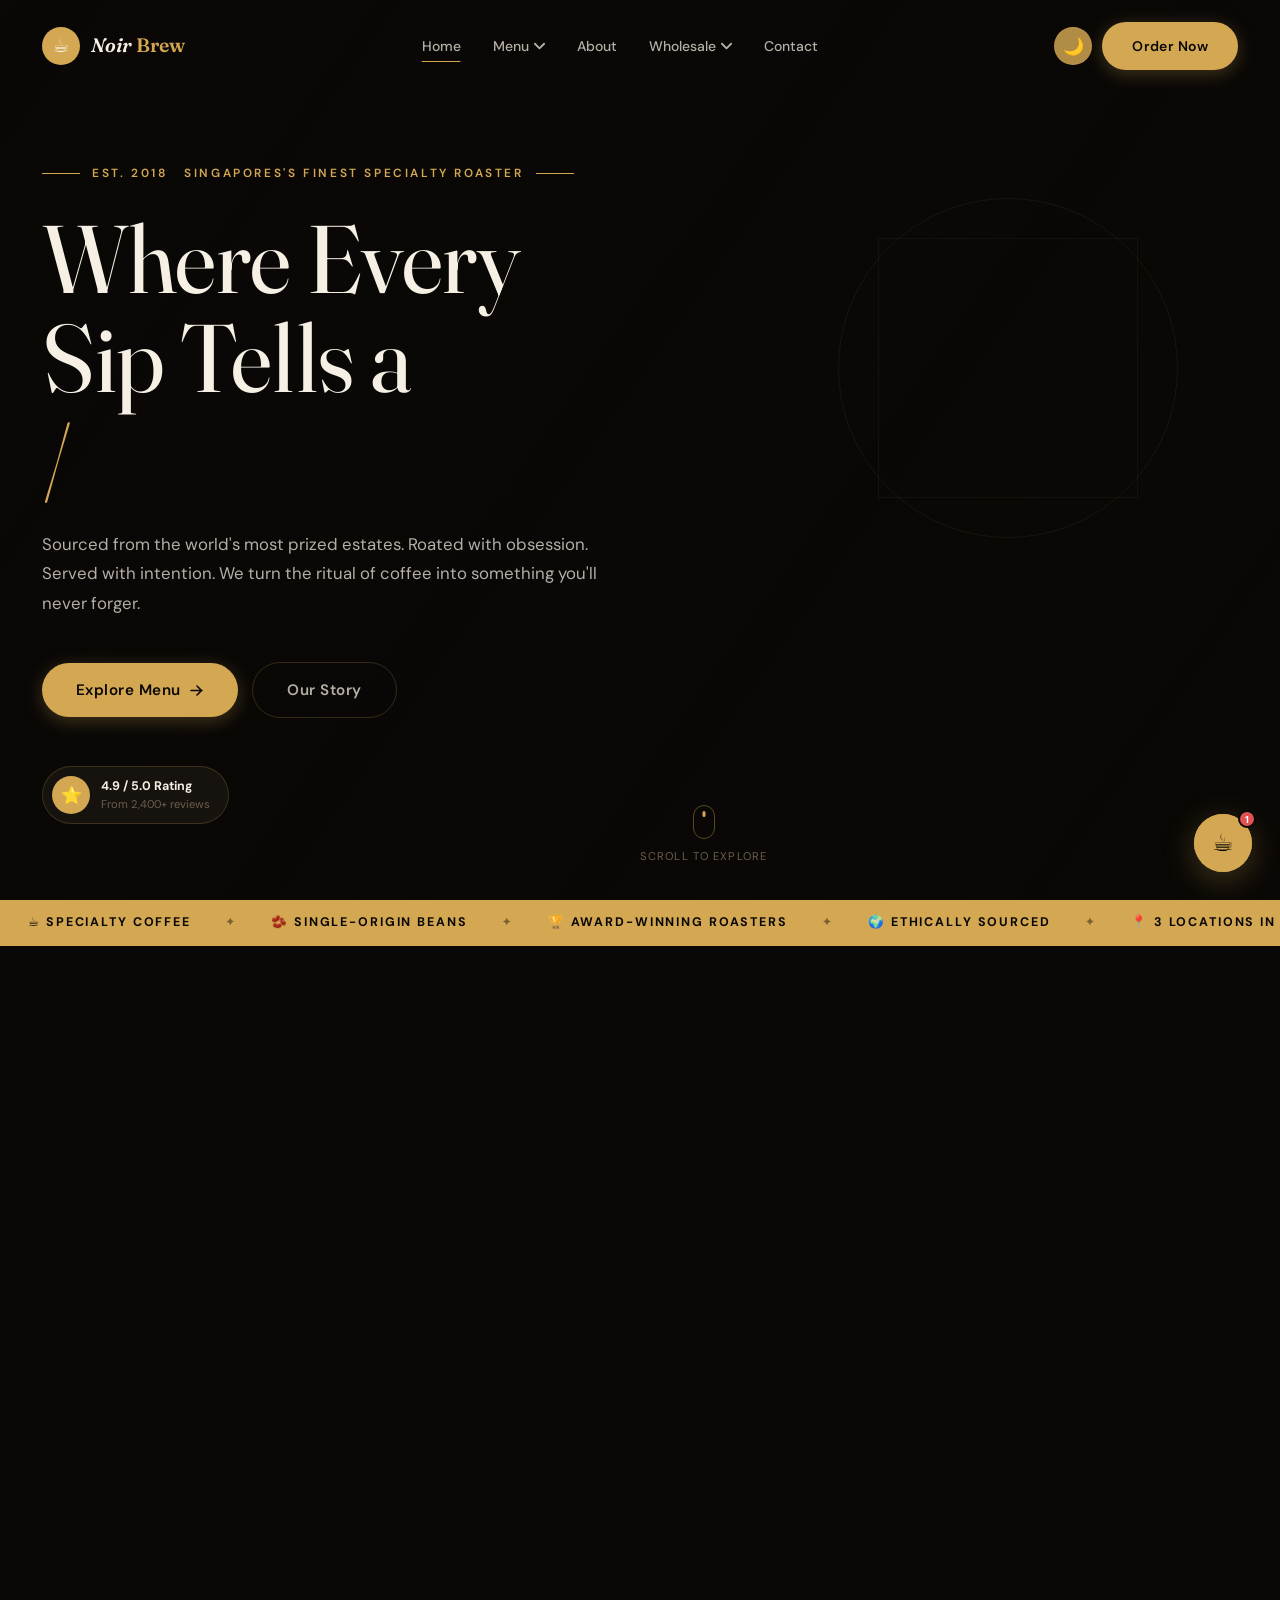
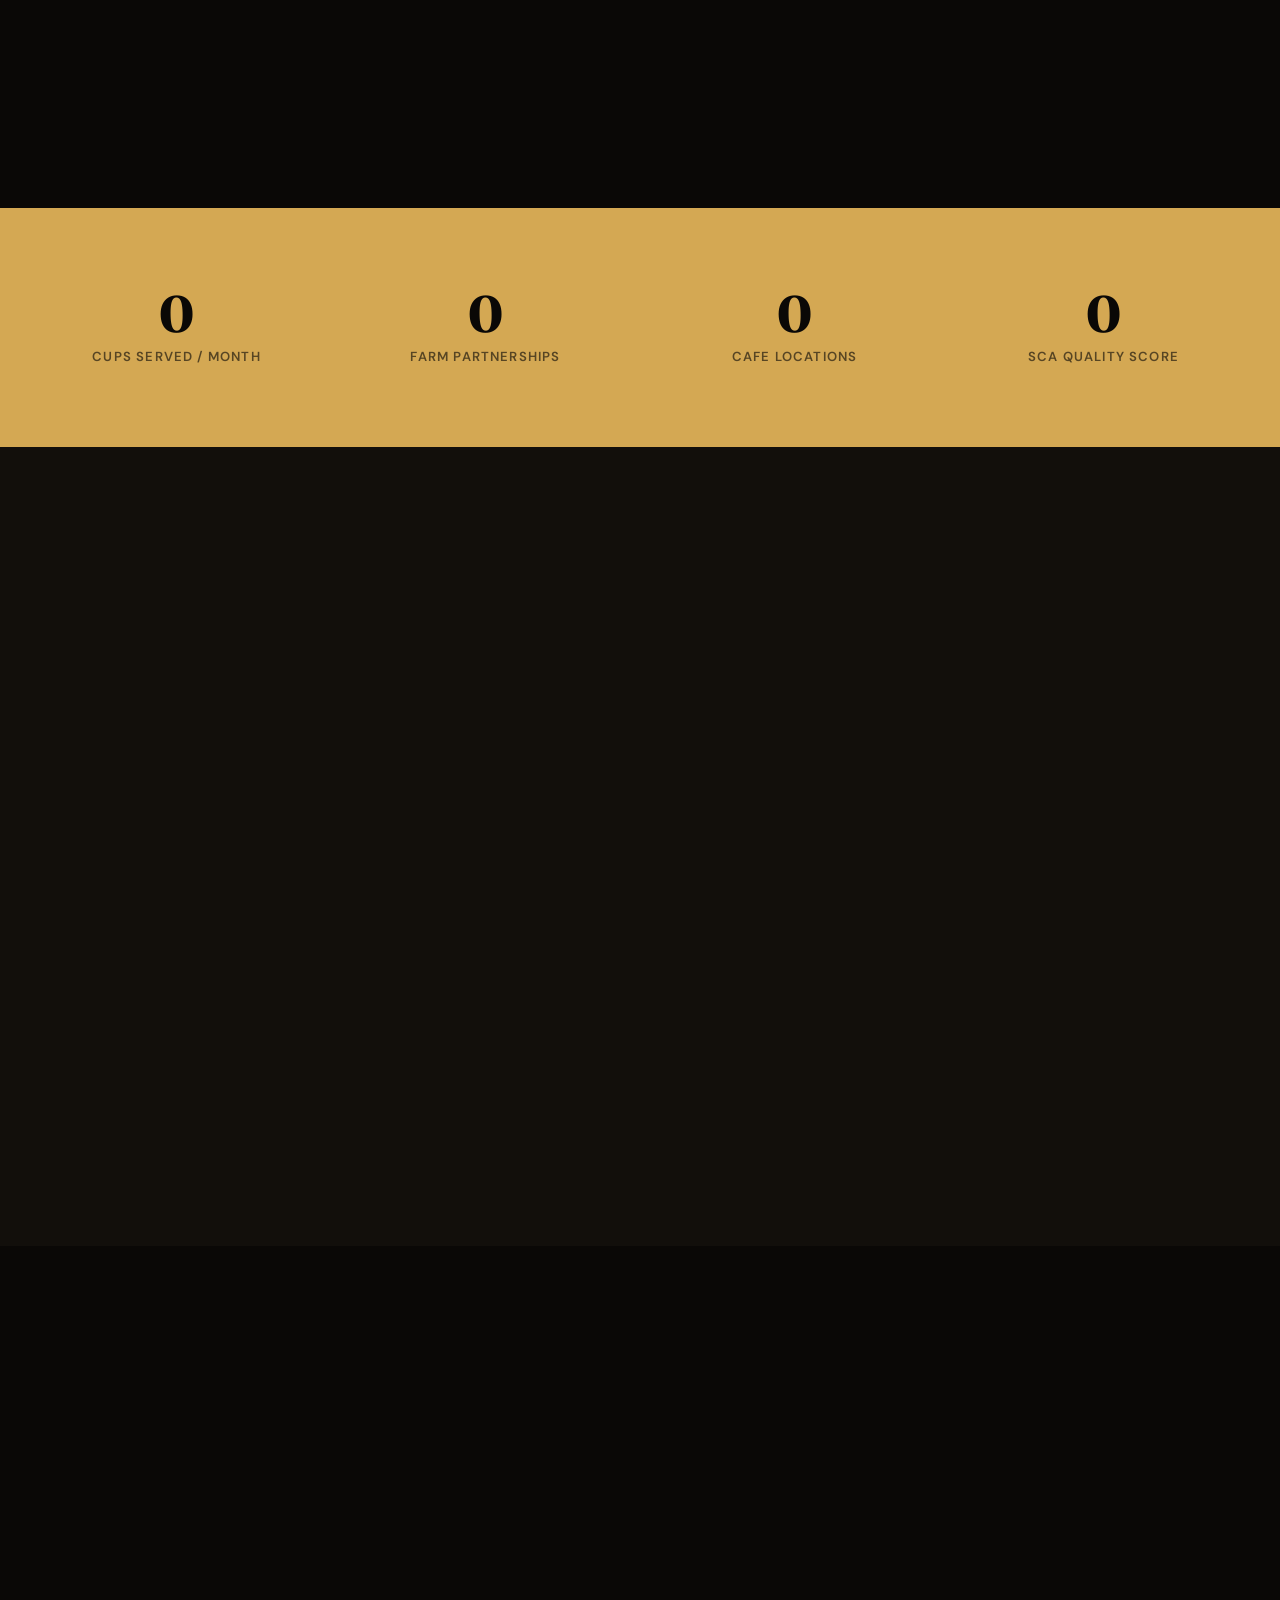
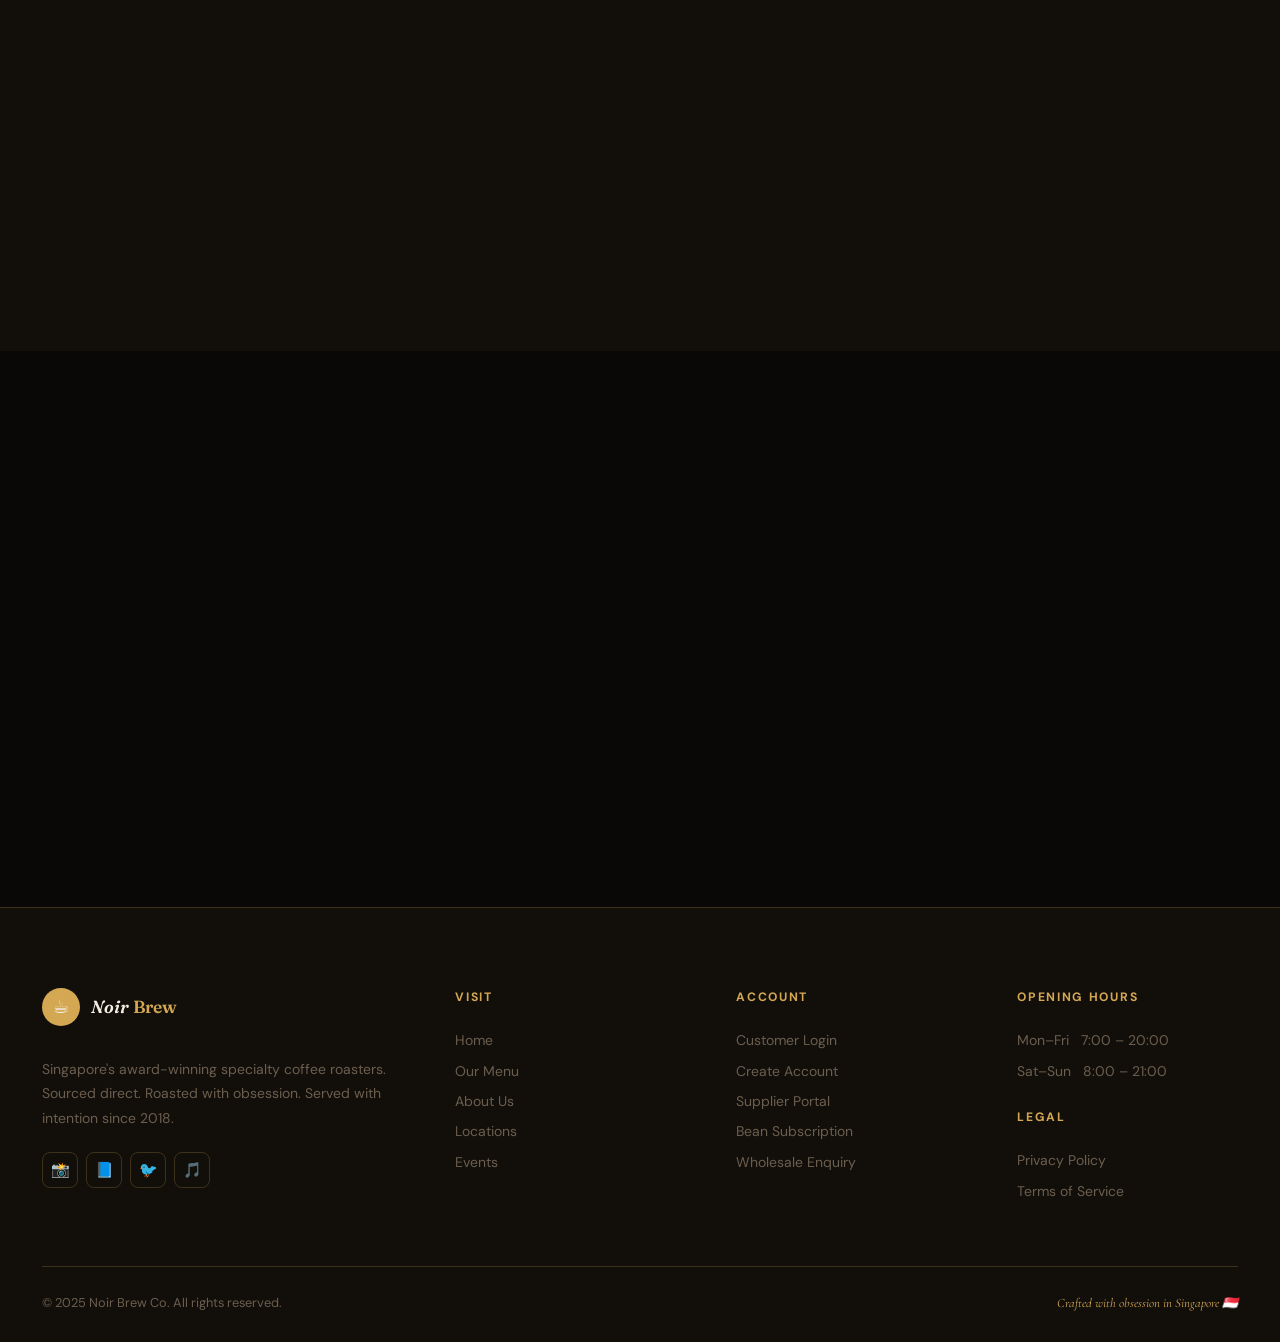
==== index.html @ 742d0bd2 "Counting stats 🚑" ====
<!doctype html>
<html lang="en">
  <head>
    <meta charset="UTF-8" />
    <meta name="viewport" content="width=device-width, initial-scale=1.0" />
    <title>Noir Brew Coffee</title>
    <link
      rel="icon"
      href="data:image/svg+xml,<svg xmlns='http://www.w3.org/2000/svg' viewBox='0 0 32 32'><text y='26' font-size='28'>☕</text></svg>"
    />
    <link rel="stylesheet" href="./css/style.css" />
  </head>
  <body>
    <!-- PAGE LOADER -->
    <div class="pageLoader" id="pageLoader">
      <div class="loader__cup">
        <svg viewBox="0 0 64 64" xmlns="http://www.w3.org/2000/svg">
          <!-- Steam lines -->
          <path
            d="M20 18 Q22 10 20 4"
            stroke="#d4a853"
            stroke-width="2"
            fill="none"
            stroke-linecap="round"
            style="animation: steamRise 1.4s ease-in-out infinite"
          />
          <path
            d="M32 16 Q34 8 32 2"
            stroke="#d4a853"
            stroke-width="2"
            fill="none"
            stroke-linecap="round"
            style="animation: steamRise 1.4s ease-in-out 0.25s infinite"
          />
          <path
            d="M44 18 Q46 10 44 4"
            stroke="#d4a853"
            stroke-width="2"
            fill="none"
            stroke-linecap="round"
            style="animation: steamRise 1.4s ease-in-out 0.5s infinite"
          />
          <!-- Cup body -->
          <path
            d="M12 24 L16 58 Q16 60 18 60 L46 60 Q48 60 48 58 L52 24 Z"
            fill="#1a1511"
            stroke="#d4a853"
            stroke-width="1.5"
          />
          <!-- Handle -->
          <path
            d="M52 34 Q62 34 62 44 Q62 54 52 54"
            stroke="#d4a853"
            stroke-width="2"
            fill="none"
            stroke-linecap="round"
          />
          <!-- Liquid surface -->
          <ellipse
            cx="32"
            cy="26"
            rx="20"
            ry="4"
            fill="#d4a853"
            opacity="0.85"
          />
        </svg>
      </div>

      <div class="loader__logo">Noir Brew Co.</div>
      <div class="loader__track">
        <div class="loader__bar" id="loaderBar"></div>
      </div>
    </div>

    <!-- THEME CHANGER -->
    <div id="themeCurtain"></div>

    <!-- NAVBAR -->
    <nav class="navbar" id="navbar">
      <div class="container navbar__inner">
        <!-- LOGO -->
        <a href="index.html" class="logo">
          <div class="logo__cup">☕</div>
          <div class="logo__text">Noir <em>Brew</em></div>
        </a>

        <!-- DESKTOP NAV LINKS -->
        <ul class="navbar__links">
          <!-- HOME LINK -->
          <li>
            <a href="index.html" class="nav-link active">Home</a>
          </li>

          <!-- MENU WITH DROPDOWN -->
          <li class="has-dropdown">
            <a class="nav-link dropdown-toggle" tabindex="0">
              Menu
              <svg class="chevron" viewBox="0 0 12 8">
                <path d="M1 1l5 5 5-5" />
              </svg>
            </a>
            <div class="dropdown-menu">
              <a href="menu.html" class="dropdown-item">
                <span class="dropdown-icon">☕</span>
                <div>
                  <div class="dropdown-label">Hot Drinks</div>
                  <div class="dropdown-sub">
                    Espresso, lattes, cappuccinos & more
                  </div>
                </div>
              </a>
              <a href="menu.html#cold" class="dropdown-item">
                <span class="dropdown-icon">🧊</span>
                <div>
                  <div class="dropdown-label">Cold Brews</div>
                  <div class="dropdown-sub">
                    Nitro cold brew, iced specialties
                  </div>
                </div>
              </a>
              <a href="menu.html#food" class="dropdown-item">
                <span class="dropdown-icon">🥐</span>
                <div>
                  <div class="dropdown-label">Food & Pastries</div>
                  <div class="dropdown-sub">House-made bakes, light bites</div>
                </div>
              </a>
              <a href="menu.html#beans" class="dropdown-item">
                <span class="dropdown-icon">🫘</span>
                <div>
                  <div class="dropdown-label">Whole Beans</div>
                  <div class="dropdown-sub">Single-origin & blended bags</div>
                </div>
              </a>
            </div>
          </li>

          <!-- ABOUT -->
          <li>
            <a href="about.html" class="nav-link">About</a>
          </li>

          <!-- SUPPLIERS DROPDOWN -->
          <li class="has-dropdown">
            <a class="nav-link dropdown-toggle" tabindex="0">
              Wholesale
              <svg class="chevron" viewBox="0 0 12 8">
                <path d="M1 1l5 5 5-5" />
              </svg>
            </a>
            <div class="dropdown-menu">
              <a href="login-supplier.html" class="dropdown-item">
                <span class="dropdown-icon">🤝</span>
                <div>
                  <div class="dropdown-label">Become a supplier</div>
                  <div class="dropdown-sub">Partner with Noir Brew Co.</div>
                </div>
              </a>
              <a href="login-supplier.html" class="dropdown-item">
                <span class="dropdown-icon">📦</span>
                <div>
                  <div class="dropdown-label">Supplier Portal</div>
                  <div class="dropdown-sub">Manage orders & invoices</div>
                </div>
              </a>
            </div>
          </li>

          <!-- CONTACT -->
          <li>
            <a href="contact.html" class="nav-link">Contact</a>
          </li>
        </ul>

        <!-- ACTIONS -->
        <div class="navbar__actions">
          <!-- THEME SWITCHER -->
          <button
            class="theme-btn"
            id="themeBtn"
            title="Toggle theme"
            aria-label="Toggle light/dark mode"
          >
            🌙
          </button>
          <a
            href="login-supplier.html"
            class="btn btn-outline"
            style="display: none"
            id="navLoginBtn"
            >Sign In</a
          >
          <a href="login-customer.html" class="btn btn-primary">Order Now</a>

          <!-- HAMBURGER -->
          <button
            class="hamburger"
            id="hamburger"
            aria-label="Open menu"
            aria-expanded="false"
          >
            <span></span><span></span><span></span>
          </button>
        </div>
      </div>
    </nav>

    <!-- MOBILE OVERLAY -->
    <div class="mob-overlay" id="mobOverlay"></div>

    <!-- MOBILE MENU -->
    <div class="mob-menu" id="mobMenu" aria-hidden="true">
      <ul class="mob-menu__links">
        <li><a href="index.html" class="mob-link active">🏠 &nbsp; Home</a></li>
        <li><a href="menu.html" class="mob-link">☕ &nbsp; Menu</a></li>
        <li><a href="about.html" class="mob-link">🫘 &nbsp; About Us</a></li>
        <li><a href="contact.html" class="mob-link">📍 &nbsp; Contact</a></li>
        <li>
          <a href="login-customer.html" class="mob-link"
            >👤 &nbsp; Customer Login</a
          >
        </li>
        <li>
          <a href="login-supplier.html" class="mob-link"
            >📦 &nbsp; Supplier Portal</a
          >
        </li>
      </ul>
      <div class="mob-menu__divider"></div>
      <div class="mob-menu__actions">
        <a
          href="login-supplier.html"
          class="btn btn-outline"
          style="justify-content: center"
          >Sign In</a
        >
        <a
          href="login-customer.html"
          class="btn btn-primary"
          style="justify-content: center"
          >Order Now</a
        >
      </div>
    </div>

    <!-- HERO -->
    <section class="hero" id="hero">
      <!-- PARALLAX BG -->
      <div class="hero__bg" id="heroBg"></div>
      <div class="hero__grad"></div>

      <!-- PARALLAX CANVAS -->
      <canvas class="hero__canvas" id="heroCanvas"></canvas>

      <!-- DECORATIVE RING -->
      <div
        style="
          position: absolute;
          top: 22%;
          right: 8%;
          width: 340px;
          height: 340px;
          border: 1px solid rgba(212, 168, 83, 0.08);
          border-radius: 50%;
          pointer-events: none;
          z-index: 1;
          animation: rotateSlow 22s linear infinite;
        "
      ></div>
      <div
        style="
          position: absolute;
          top: 22%;
          right: 8%;
          width: 260px;
          height: 260px;
          top: calc(22% + 40px);
          right: calc(8% + 40px);
          border: 1px solid rgba(212, 168, 83, 0.05);
          pointer-events: none;
          z-index: 1;
          animation: rotateSlow 15s linear infinite reverse;
        "
      ></div>

      <div class="container hero__content">
        <div class="hero__tag">
          <span></span>
          Est. 2018 &nbsp; Singapores's finest specialty roaster
          <span></span>
        </div>

        <h1 class="hero__title">
          Where Every<br />
          Sip Tells a<br />
          <em id="typedText"></em>
        </h1>

        <p class="hero__sub">
          Sourced from the world's most prized estates. Roated with obsession.
          Served with intention. We turn the ritual of coffee into something
          you'll never forger.
        </p>

        <div class="hero__actions">
          <a
            href="menu.html"
            class="btn btn-primary"
            style="font-size: 0.95rem; padding: 15px 34px"
          >
            Explore Menu
            <svg width="15" height="15" viewBox="0 0 15 15" fill="none">
              <path
                d="M2 7.5h11M8 3l4.5 4.5L8 12"
                stroke="currentColor"
                stroke-width="1.6"
                stroke-linecap="round"
                stroke-linejoin="round"
              />
            </svg>
          </a>
          <a
            href="about.html"
            class="btn btn-ghost"
            style="font-size: 0.95rem; padding: 15px 34px"
          >
            Our Story
          </a>
        </div>

        <!-- FLOATING BADGES -->
        <div
          style="
            display: inline-flex;
            align-items: center;
            gap: 11px;
            background: rgba(26, 21, 17, 0.82);
            backdrop-filter: blur(14px);
            border: 1px solid rgba(212, 168, 83, 0.2);
            border-radius: var(--r-full);
            padding: 9px 18px 9px 9px;
            margin-top: 48px;
            animation:
              fadeUp 0.9s var(--ease-out) 1.1s both,
              float 4s ease-in-out 2s infinite;
          "
        >
          <div
            style="
              width: 38px;
              height: 38px;
              background: var(--c-gold);
              border-radius: 50%;
              display: flex;
              align-items: center;
              justify-content: center;
              font-size: 17px;
            "
          >
            ⭐
          </div>
          <div>
            <div
              style="
                font-size: 0.78rem;
                font-weight: 700;
                color: var(--c-cream);
              "
            >
              4.9 / 5.0 Rating
            </div>
            <div style="font-size: 0.7rem; color: var(--c-muted)">
              From 2,400+ reviews
            </div>
          </div>
        </div>
      </div>
      <!-- Scroll indicator -->
      <div class="hero__scroll">
        <div class="scroll-mouse"></div>
        Scroll to explore
      </div>
    </section>

    <!-- MARQUEE TICKER -->
    <div
      style="
        overflow: hidden;
        background: var(--c-gold);
        padding: 13px 0;
        position: relative;
        z-index: 2;
      "
    >
      <div
        id="marqueeTrack"
        style="
          display: flex;
          gap: 0;
          white-space: nowrap;
          will-change: transform;
        "
      >
        <div
          class="marquee-inner"
          style="display: flex; gap: 0; flex-shrink: 0"
        >
          <span
            style="
              font-size: 0.78rem;
              font-weight: 700;
              letter-spacing: 0.15em;
              text-transform: uppercase;
              color: #0a0806;
              padding: 0 28px;
            "
            >☕ Specialty Coffee</span
          >
          <span
            style="
              font-size: 0.78rem;
              font-weight: 700;
              letter-spacing: 0.15em;
              text-transform: uppercase;
              color: rgba(10, 8, 6, 0.45);
              padding: 0 6px;
            "
            >✦</span
          >
          <span
            style="
              font-size: 0.78rem;
              font-weight: 700;
              letter-spacing: 0.15em;
              text-transform: uppercase;
              color: #0a0806;
              padding: 0 28px;
            "
            >🫘 Single-Origin Beans</span
          >
          <span
            style="
              font-size: 0.78rem;
              font-weight: 700;
              letter-spacing: 0.15em;
              text-transform: uppercase;
              color: rgba(10, 8, 6, 0.45);
              padding: 0 6px;
            "
            >✦</span
          >
          <span
            style="
              font-size: 0.78rem;
              font-weight: 700;
              letter-spacing: 0.15em;
              text-transform: uppercase;
              color: #0a0806;
              padding: 0 28px;
            "
            >🏆 Award-Winning Roasters</span
          >
          <span
            style="
              font-size: 0.78rem;
              font-weight: 700;
              letter-spacing: 0.15em;
              text-transform: uppercase;
              color: rgba(10, 8, 6, 0.45);
              padding: 0 6px;
            "
            >✦</span
          >
          <span
            style="
              font-size: 0.78rem;
              font-weight: 700;
              letter-spacing: 0.15em;
              text-transform: uppercase;
              color: #0a0806;
              padding: 0 28px;
            "
            >🌍 Ethically Sourced</span
          >
          <span
            style="
              font-size: 0.78rem;
              font-weight: 700;
              letter-spacing: 0.15em;
              text-transform: uppercase;
              color: rgba(10, 8, 6, 0.45);
              padding: 0 6px;
            "
            >✦</span
          >
          <span
            style="
              font-size: 0.78rem;
              font-weight: 700;
              letter-spacing: 0.15em;
              text-transform: uppercase;
              color: #0a0806;
              padding: 0 28px;
            "
            >📍 3 Locations in Singapore</span
          >
          <span
            style="
              font-size: 0.78rem;
              font-weight: 700;
              letter-spacing: 0.15em;
              text-transform: uppercase;
              color: rgba(10, 8, 6, 0.45);
              padding: 0 6px;
            "
            >✦</span
          >
          <span
            style="
              font-size: 0.78rem;
              font-weight: 700;
              letter-spacing: 0.15em;
              text-transform: uppercase;
              color: #0a0806;
              padding: 0 28px;
            "
            >🥐 Fresh Pastries Daily</span
          >
          <span
            style="
              font-size: 0.78rem;
              font-weight: 700;
              letter-spacing: 0.15em;
              text-transform: uppercase;
              color: rgba(10, 8, 6, 0.45);
              padding: 0 6px;
            "
            >✦</span
          >
        </div>
        <!-- Duplicate for seamless loop -->
        <div
          class="marquee-inner"
          aria-hidden="true"
          style="display: flex; gap: 0; flex-shrink: 0"
        >
          <span
            style="
              font-size: 0.78rem;
              font-weight: 700;
              letter-spacing: 0.15em;
              text-transform: uppercase;
              color: #0a0806;
              padding: 0 28px;
            "
            >☕ Specialty Coffee</span
          >
          <span
            style="
              font-size: 0.78rem;
              font-weight: 700;
              letter-spacing: 0.15em;
              text-transform: uppercase;
              color: rgba(10, 8, 6, 0.45);
              padding: 0 6px;
            "
            >✦</span
          >
          <span
            style="
              font-size: 0.78rem;
              font-weight: 700;
              letter-spacing: 0.15em;
              text-transform: uppercase;
              color: #0a0806;
              padding: 0 28px;
            "
            >🫘 Single-Origin Beans</span
          >
          <span
            style="
              font-size: 0.78rem;
              font-weight: 700;
              letter-spacing: 0.15em;
              text-transform: uppercase;
              color: rgba(10, 8, 6, 0.45);
              padding: 0 6px;
            "
            >✦</span
          >
          <span
            style="
              font-size: 0.78rem;
              font-weight: 700;
              letter-spacing: 0.15em;
              text-transform: uppercase;
              color: #0a0806;
              padding: 0 28px;
            "
            >🏆 Award-Winning Roasters</span
          >
          <span
            style="
              font-size: 0.78rem;
              font-weight: 700;
              letter-spacing: 0.15em;
              text-transform: uppercase;
              color: rgba(10, 8, 6, 0.45);
              padding: 0 6px;
            "
            >✦</span
          >
          <span
            style="
              font-size: 0.78rem;
              font-weight: 700;
              letter-spacing: 0.15em;
              text-transform: uppercase;
              color: #0a0806;
              padding: 0 28px;
            "
            >🌍 Ethically Sourced</span
          >
          <span
            style="
              font-size: 0.78rem;
              font-weight: 700;
              letter-spacing: 0.15em;
              text-transform: uppercase;
              color: rgba(10, 8, 6, 0.45);
              padding: 0 6px;
            "
            >✦</span
          >
          <span
            style="
              font-size: 0.78rem;
              font-weight: 700;
              letter-spacing: 0.15em;
              text-transform: uppercase;
              color: #0a0806;
              padding: 0 28px;
            "
            >📍 3 Locations in Singapore</span
          >
          <span
            style="
              font-size: 0.78rem;
              font-weight: 700;
              letter-spacing: 0.15em;
              text-transform: uppercase;
              color: rgba(10, 8, 6, 0.45);
              padding: 0 6px;
            "
            >✦</span
          >
          <span
            style="
              font-size: 0.78rem;
              font-weight: 700;
              letter-spacing: 0.15em;
              text-transform: uppercase;
              color: #0a0806;
              padding: 0 28px;
            "
            >🥐 Fresh Pastries Daily</span
          >
          <span
            style="
              font-size: 0.78rem;
              font-weight: 700;
              letter-spacing: 0.15em;
              text-transform: uppercase;
              color: rgba(10, 8, 6, 0.45);
              padding: 0 6px;
            "
            >✦</span
          >
        </div>
      </div>
    </div>

    <!-- FEATURES -->
    <section class="section" id="section">
      <div class="container">
        <div class="section__header section__header--center">
          <div class="eyebrow reveal">Why Noir Brew</div>
          <h2 class="reveal d1">
            Obsession Brewed<br /><em
              style="font-style: italic; color: var(--c-gold)"
              >Into Every Cup</em
            >
          </h2>
          <p
            class="reveal d2"
            style="margin: 16px auto 0; text-align: center; max-width: 52ch"
          >
            We're not just another café. We're a philosophy — that coffee
            deserves the same reverence as fine wine, crafted from seed to sip.
          </p>
        </div>

        <div class="grid-4">
          <div class="feature-card reveal d1">
            <div class="feature-icon">🌱</div>
            <div class="feature-title">Direct Trade</div>
            <p class="feature-text">
              We visit every farm we work with - building long-term
              relationships that produce better coffee and better lives for
              growers.
            </p>
          </div>

          <div class="feature-card reveal d2">
            <div class="feature-icon">🔥</div>
            <div class="feature-title">Precision Roasting</div>
            <p class="feature-text">
              Our roast master profiles each origin with obsessive care. Every
              bean is logged, tasted, and optimized for peak expression.
            </p>
          </div>

          <div class="feature-card reveal d3">
            <div class="feature-icon">🧪</div>
            <div class="feature-title">Lab Tested</div>
            <p class="feature-text">
              Every batch is cupped and scored against SCA standards before it
              ever reaches your cup. Consistency is non-negotiable.
            </p>
          </div>

          <div class="feature-card reveal d4">
            <div class="feature-icon">♻️</div>
            <div class="feature-title">Zero Waste Goal</div>
            <div class="feature-text">
              Spent grounds become compost. Bags are recyclable. We're on a
              misson to be Singapore's first carbon-neutral roastery.
            </div>
          </div>
        </div>
      </div>
    </section>

    <!-- MENU SHOWCASE -->
    <section class="menu-showcase section--alt">
      <div class="container">
        <div class="showcase-header">
          <div>
            <div class="eyebrow reveal">This Week's Stars</div>
            <h2 class="reveal d1">
              Crafted
              <em style="font-style: italic; color: var(--c-gold)"
                >Signatures</em
              >
            </h2>
          </div>
          <a href="menu.html" class="btn btn-outline reveal"
            >View Full Menu →</a
          >
        </div>
      </div>

      <!-- Draggable scroll strip -->
      <div class="menu-strip" id="menuStrip">
        <div class="menu-card reveal">
          <div class="menu-card__media">
            <img
              class="menu-card__img"
              src="https://images.unsplash.com/photo-1509042239860-f550ce710b93?w=500&q=80"
              alt="Noir Espresso"
              loading="lazy"
            />
          </div>
          <div class="menu-card__body">
            <div class="menu-card__tag">Signature</div>
            <div class="menu-card__name">Noir Espresso</div>
            <p class="menu-card__desc">
              Double shot, dark roast. Thick crema with notes of dark chocolate
              and cedar.
            </p>
            <div class="menu-card__foot">
              <span class="menu-card__price">$5.50</span>
              <button
                class="add-btn"
                onclick="addToast('Noir Espresso added to cart ☕')"
              >
                +
              </button>
            </div>
          </div>
        </div>

        <div class="menu-card reveal d1">
          <div class="menu-card__media">
            <img
              class="menu-card__img"
              src="https://images.unsplash.com/photo-1461023058943-07fcbe16d735?w=500&q=80"
              alt="Honey Oat Latte"
              loading="lazy"
            />
          </div>
          <div class="menu-card__body">
            <div class="menu-card__tag">Best Seller</div>
            <div class="menu-card__name">Honey Oat Latte</div>
            <p class="menu-card__desc">
              Silky oat milk, house honey syrup, single-origin Ethiopian
              espresso.
            </p>
            <div class="menu-card__foot">
              <span class="menu-card__price">$7.80</span>
              <button
                class="add-btn"
                onclick="addToast('Honey Oat Latte added to cart 🍯')"
              >
                +
              </button>
            </div>
          </div>
        </div>

        <div class="menu-card reveal d2">
          <div class="menu-card__media">
            <img
              class="menu-card__img"
              src="https://images.unsplash.com/photo-1517701550927-30cf4ba1dba5?w=500&q=80"
              alt="Nitro Cold Brew"
              loading="lazy"
            />
          </div>
          <div class="menu-card__body">
            <div class="menu-card__tag">Cold Brew</div>
            <div class="menu-card__name">Nitro Cold Brew</div>
            <p class="menu-card__desc">
              18-hour cold brew infused with nitrogen. Cascades like a dark
              velvet stout.
            </p>
            <div class="menu-card__foot">
              <span class="menu-card__price">$8.50</span>
              <button
                class="add-btn"
                onclick="addToast('Nitro Cold Brew added to cart 🧊')"
              >
                +
              </button>
            </div>
          </div>
        </div>

        <div class="menu-card reveal d3">
          <div class="menu-card__media">
            <img
              class="menu-card__img"
              src="https://images.unsplash.com/photo-1578314675249-a6910f80cc4e?w=500&q=80"
              alt="Rose Cardamom Flat White"
              loading="lazy"
            />
          </div>
          <div class="menu-card__body">
            <div class="menu-card__tag">Seasonal</div>
            <div class="menu-card__name">Rose Cardamom Flat White</div>
            <p class="menu-card__desc">
              Ristretto base, rose water, cardamom-infused whole milk. Floral
              &amp; warming.
            </p>
            <div class="menu-card__foot">
              <span class="menu-card__price">$8.00</span>
              <button
                class="add-btn"
                onclick="addToast('Rose Cardamom Flat White added 🌹')"
              >
                +
              </button>
            </div>
          </div>
        </div>

        <div class="menu-card reveal d4">
          <div class="menu-card__media">
            <img
              class="menu-card__img"
              src="https://images.unsplash.com/photo-1559496417-e7f25cb247f3?w=500&q=80"
              alt="Yuzu Iced Brew"
              loading="lazy"
            />
          </div>
          <div class="menu-card__body">
            <div class="menu-card__tag">New</div>
            <div class="menu-card__name">Yuzu Iced Brew</div>
            <p class="menu-card__desc">
              Cold brew concentrate, fresh yuzu zest, sparkling water, sea salt
              foam.
            </p>
            <div class="menu-card__foot">
              <span class="menu-card__price">$9.00</span>
              <button
                class="add-btn"
                onclick="addToast('Yuzu Iced Brew added to cart 🍋')"
              >
                +
              </button>
            </div>
          </div>
        </div>

        <div class="menu-card reveal d5">
          <div class="menu-card__media">
            <img
              class="menu-card__img"
              src="https://images.unsplash.com/photo-1514432324607-a09d9b4aefdd?w=500&q=80"
              alt="Piccolo Noir"
              loading="lazy"
            />
          </div>
          <div class="menu-card__body">
            <div class="menu-card__tag">Classic</div>
            <div class="menu-card__name">Piccolo Noir</div>
            <p class="menu-card__desc">
              Ristretto, just a whisper of textured milk. Bold, beautiful, and
              small.
            </p>
            <div class="menu-card__foot">
              <span class="menu-card__price">$5.00</span>
              <button
                class="add-btn"
                onclick="addToast('Piccolo Noir added to cart ☕')"
              ></button>
            </div>
          </div>
        </div>
      </div>
    </section>

    <!-- ABOUT TEASER -->
    <section class="section about-teaser">
      <div class="container">
        <div class="grid-2">
          <!-- Image column -->
          <div class="about-img-wrap reveal-l">
            <img
              class="about-img"
              src="https://images.unsplash.com/photo-1442512595331-e89e73853f31?w=900&q=80"
              alt="Roast master at work"
              loading="lazy"
            />
            <!-- Floating card -->
            <div class="about-float-card">
              <div class="num">7+</div>
              <div class="lbl">Years of Roasting</div>
            </div>
            <!-- Floating badge 2 -->
            <div
              style="
                position: absolute;
                top: -20px;
                left: -20px;
                background: var(--c-bg-card);
                border: 1px solid var(--c-border-strong);
                border-radius: var(--r-md);
                padding: 16px 18px;
                box-shadow: 0 16px 44px var(--c-shadow);
              "
            >
              <div
                style="
                  font-size: 0.68rem;
                  font-weight: 700;
                  letter-spacing: 0.12em;
                  text-transform: uppercase;
                  color: var(--c-gold);
                  margin-bottom: 6px;
                "
              >
                Origins
              </div>
              <div style="display: flex; gap: 8px">
                <span title="Ethiopia" style="font-size: 22px" class="flag-em"
                  >🇪🇹</span
                >
                <span title="Colombia" style="font-size: 22px" class="flag-em"
                  >🇨🇴</span
                >
                <span title="Guatemala" style="font-size: 22px" class="flag-em"
                  >🇬🇹</span
                >
                <span title="Indonesia" style="font-size: 22px" class="flag-em"
                  >🇮🇩</span
                >
                <span title="Kenya" style="font-size: 22px" class="flag-em"
                  >🇰🇪</span
                >
              </div>
              <div
                style="
                  font-size: 0.74rem;
                  color: var(--c-muted);
                  margin-top: 5px;
                "
              >
                5 countries, 12 farms
              </div>
            </div>
          </div>

          <!-- Text column -->
          <div class="about-content reveal-r">
            <div class="eyebrow">Our Story</div>
            <h2 class="about-title">
              Born from a<br />
              <em style="font-style: italic; color: var(--c-gold)"
                >Single Obsession</em
              >
            </h2>
            <p class="about-para">
              It started in a tiny roastery in Tiong Bahru — just a second-hand
              drum roaster, a notebook full of tasting scores, and an
              unshakeable belief that Singapore deserved better coffee.
            </p>
            <p class="about-para">
              Today, Noir Brew Co. is recognised across Southeast Asia as a
              benchmark for specialty coffee. Three cafés, a direct-trade
              sourcing program across five countries, and a team that lives and
              breathes the craft.
            </p>
            <ul class="about-list">
              <li>SCA-certified Q Graders on every roasting team</li>
              <li>12 direct-trade farm partnerships across 5 countries</li>
              <li>Roasted fresh — dispatched within 48 hours of roasting</li>
              <li>200kg compost diverted from landfill every month</li>
            </ul>
            <div
              style="
                display: flex;
                align-items: center;
                gap: 14px;
                margin-top: 8px;
                flex-wrap: wrap;
              "
            >
              <a href="about.html" class="btn btn-primary">Our Full Story</a>
              <a href="contact.html" class="btn btn-ghost">Visit Us</a>
            </div>
          </div>
        </div>
      </div>
    </section>

    <!-- STATS BAND -->
    <div class="stats-band">
      <div class="container">
        <div class="stats-grid">
          <div>
            <div class="stat-num" data-count="12000">0</div>
            <div class="stat-lbl">Cups Served / Month</div>
          </div>
          <div>
            <div class="stat-num" data-count="12">0</div>
            <div class="stat-lbl">Farm Partnerships</div>
          </div>
          <div>
            <div class="stat-num" data-count="3">0</div>
            <div class="stat-lbl">Cafe Locations</div>
          </div>
          <div>
            <div class="stat-num" data-count="96">0</div>
            <div class="stat-lbl">SCA Quality Score</div>
          </div>
        </div>
      </div>
    </div>

    <!-- PROCESS -->
    <section class="section section--alt">
      <div class="container">
        <div class="section__header section__header--center">
          <div class="eyebrow reveal">The Craft</div>
          <h2 class="reveal d1">
            From Farm to<br /><em
              style="font-style: italic; color: var(--c-gold)"
              >Your Cup</em
            >
          </h2>
          <p
            class="reveal d2"
            style="margin: 16px auto 0; text-align: center; max-width: 50ch"
          >
            Three obsessive steps, zero shortcuts. This is how great coffee is
            born.
          </p>
        </div>
        <div class="grid-3" style="gap: 2px; margin-top: 20px">
          <!-- Step 1 -->
          <div
            style="
              background: var(--c-bg-card);
              border: 1px solid var(--c-border);
              border-radius: var(--r-lg) 0 0 var(--r-lg);
              padding: 44px 34px;
              position: relative;
              overflow: hidden;
              transition: all 0.36s var(--ease-out);
            "
            class="reveal process-step"
          >
            <div
              style="
                position: absolute;
                top: -14px;
                right: -14px;
                font-family: var(--font-display);
                font-size: 7rem;
                font-weight: 700;
                color: rgba(212, 168, 83, 0.05);
                line-height: 1;
                user-select: none;
              "
            >
              01
            </div>
            <div style="font-size: 3rem; margin-bottom: 20px">🌿</div>
            <h3
              style="
                font-size: 1.3rem;
                margin-bottom: 12px;
                color: var(--c-cream);
              "
            >
              Source
            </h3>
            <p
              style="
                font-size: 0.875rem;
                line-height: 1.78;
                color: var(--c-muted);
              "
            >
              We travel to every farm personally. Cup on-site. Build
              relationships over years, not transactions. Only when the flavour
              is extraordinary do we bring it home.
            </p>
          </div>
          <!-- Step 2 -->
          <div
            style="
              background: var(--c-gold);
              border-radius: 0;
              padding: 44px 34px;
              position: relative;
              overflow: hidden;
              transition: all 0.36s var(--ease-out);
            "
            class="reveal d1 process-step"
          >
            <div
              style="
                position: absolute;
                top: -14px;
                right: -14px;
                font-family: var(--font-display);
                font-size: 7rem;
                font-weight: 700;
                color: rgba(10, 8, 6, 0.06);
                line-height: 1;
                user-select: none;
              "
            >
              02
            </div>
            <div style="font-size: 3rem; margin-bottom: 20px">🔥</div>
            <h3 style="font-size: 1.3rem; margin-bottom: 12px; color: #0a0806">
              Roast
            </h3>
            <p
              style="
                font-size: 0.875rem;
                line-height: 1.78;
                color: rgba(10, 8, 6, 0.68);
              "
            >
              Our roast master builds bespoke profiles for every origin —
              developing sugars, managing acids, coaxing out complexity. Each
              profile is tested over 6+ sessions before release.
            </p>
          </div>
          <!-- Step 3 -->
          <div
            style="
              background: var(--c-bg-card);
              border: 1px solid var(--c-border);
              border-radius: 0 var(--r-lg) var(--r-lg) 0;
              padding: 44px 34px;
              position: relative;
              overflow: hidden;
              transition: all 0.36s var(--ease-out);
            "
            class="reveal d2 process-step"
          >
            <div
              style="
                position: absolute;
                top: -14px;
                right: -14px;
                font-family: var(--font-display);
                font-size: 7rem;
                font-weight: 700;
                color: rgba(212, 168, 83, 0.05);
                line-height: 1;
                user-select: none;
              "
            >
              03
            </div>
            <div style="font-size: 3rem; margin-bottom: 20px">☕</div>
            <h3
              style="
                font-size: 1.3rem;
                margin-bottom: 12px;
                color: var(--c-cream);
              "
            >
              Serve
            </h3>
            <p
              style="
                font-size: 0.875rem;
                line-height: 1.78;
                color: var(--c-muted);
              "
            >
              Dispatched within 48 hours of roasting to our cafés and
              subscribers. Brewed by baristas trained to SCA World Championship
              standards. This is the moment we live for.
            </p>
          </div>
        </div>
      </div>
    </section>
    <!-- TESTIMONIALS -->
    <section class="section">
      <div class="container">
        <div class="section__header section__header--center">
          <div class="eyebrow reveal">Voices</div>
          <h2 class="reveal d1">
            What Our Guests<br /><em
              style="font-style: italic; color: var(--c-gold)"
              >Actually Say</em
            >
          </h2>
        </div>
        <div class="testimonials__grid">
          <div class="tcard reveal d1">
            <div class="tcard__mark">"</div>
            <p class="tcard__text">
              The Honey Oat Latte changed how I start my mornings. I've been to
              specialty cafés across 14 countries and this sits comfortably in
              my top three.
            </p>
            <div class="tcard__author">
              <img
                class="tcard__avatar"
                src="https://api.dicebear.com/7.x/avataaars/svg?seed=Amara&backgroundColor=b6e3f4"
                alt="Amara K."
                loading="lazy"
              />
              <div>
                <div class="tcard__name">Amara K.</div>
                <div class="tcard__role">Travel Journalist</div>
                <div class="tcard__stars">★★★★★</div>
              </div>
            </div>
          </div>

          <div class="tcard reveal d2">
            <div class="tcard__mark">"</div>
            <p class="tcard__text">
              We switched our office beans to Noir Brew's wholesale program and
              productivity actually went up. Half the team started coming in
              early just for the coffee. Worth every cent.
            </p>
            <div class="tcard__author">
              <img
                class="tcard__avatar"
                src="https://api.dicebear.com/7.x/avataaars/svg?seed=David&backgroundColor=ffdfbf"
                alt="David T."
                loading="lazy"
              />
              <div>
                <div class="tcard__name">David T.</div>
                <div class="tcard__role">CEO, Fintech Startup</div>
                <div class="tcard__stars">★★★★★</div>
              </div>
            </div>
          </div>

          <div class="tcard reveal d3">
            <div class="tcard__mark">"</div>
            <p class="tcard__text">
              As a Q Grader myself, I'm incredibly hard to impress. Noir Brew's
              Colombian Gesha scored 91.5 in my own cupping. That's genuinely
              rare. Follow them immediately.
            </p>
            <div class="tcard__author">
              <img
                class="tcard__avatar"
                src="https://api.dicebear.com/7.x/avataaars/svg?seed=Priya&backgroundColor=d1f4cc"
                alt="Priya M."
                loading="lazy"
              />
              <div>
                <div class="tcard__name">Priya M.</div>
                <div class="tcard__role">Q Grader · Certified</div>
                <div class="tcard__stars">★★★★★</div>
              </div>
            </div>
          </div>
        </div>
      </div>
    </section>

    <!-- CTA BANNER -->
    <section
      style="
        position: relative;
        padding: 120px 0;
        overflow: hidden;
        background: url(&quot;https://images.unsplash.com/photo-1511920170033-f8396924c348?w=1600&q=80&quot;)
          center/cover no-repeat fixed;
      "
      id="ctaBanner"
    >
      <div
        style="position: absolute; inset: 0; background: rgba(10, 8, 6, 0.86)"
      ></div>
      <div
        class="container"
        style="position: relative; z-index: 2; text-align: center"
      >
        <div class="eyebrow reveal" style="justify-content: center">
          Join the Ritual
        </div>
        <h2
          class="reveal d1"
          style="
            max-width: 14ch;
            margin: 0 auto 18px;
            font-size: clamp(2.2rem, 4.5vw, 3.8rem);
          "
        >
          Subscribe to Our Bean Club
        </h2>
        <p
          class="reveal d2"
          style="
            max-width: 46ch;
            margin: 0 auto 40px;
            color: var(--c-cream-dim);
          "
        >
          Fresh-roasted beans to your door. Cancel any time. First bag on us.
        </p>
        <div
          class="reveal d3"
          style="
            display: flex;
            gap: 13px;
            justify-content: center;
            flex-wrap: wrap;
          "
        >
          <a
            href="menu.html#beans"
            class="btn btn-primary"
            style="padding: 15px 36px; font-size: 0.95rem"
            >Start Subscription</a
          >
          <a
            href="menu.html"
            class="btn btn-ghost"
            style="padding: 15px 36px; font-size: 0.95rem"
            >Browse Beans</a
          >
        </div>
        <div
          class="reveal d4"
          style="
            display: flex;
            align-items: center;
            justify-content: center;
            gap: 22px;
            margin-top: 44px;
            flex-wrap: wrap;
          "
        >
          <span
            style="
              font-size: 0.8rem;
              color: var(--c-muted);
              display: flex;
              align-items: center;
              gap: 7px;
            "
          >
            <span style="color: var(--c-gold)">✓</span> No commitment
          </span>
          <span
            style="
              font-size: 0.8rem;
              color: var(--c-muted);
              display: flex;
              align-items: center;
              gap: 7px;
            "
          >
            <span style="color: var(--c-gold)">✓</span> Roasted to order
          </span>
          <span
            style="
              font-size: 0.8rem;
              color: var(--c-muted);
              display: flex;
              align-items: center;
              gap: 7px;
            "
          >
            <span style="color: var(--c-gold)">✓</span> Free shipping over $60
          </span>
        </div>
      </div>
    </section>

    <!-- INSTAGRAM / GALLERY STRIP -->
    <section class="section section--alt">
      <div class="container">
        <div class="section__header section__header--center">
          <div class="eyebrow reveal">Community</div>
          <h2 class="reveal d1">
            Moments from<br /><em
              style="font-style: italic; color: var(--c-gold)"
              >Our World</em
            >
          </h2>
          <p
            class="reveal d2"
            style="
              text-align: center;
              margin: 16px auto 0;
              max-width: 44ch;
              color: var(--c-muted);
            "
          >
            Tag us <strong style="color: var(--c-gold)">@noirbrew</strong> and
            be featured in our gallery.
          </p>
        </div>

        <div
          style="
            display: grid;
            grid-template-columns: repeat(auto-fill, minmax(200px, 1fr));
            gap: 12px;
          "
        >
          <!-- Gallery items -->
          <div
            class="gallery-item reveal"
            style="
              border-radius: var(--r-md);
              overflow: hidden;
              aspect-ratio: 1;
              cursor: pointer;
              position: relative;
            "
          >
            <img
              src="https://images.unsplash.com/photo-1498804103079-a6351b050096?w=400&q=80"
              alt="Coffee art"
              loading="lazy"
              style="
                width: 100%;
                height: 100%;
                object-fit: cover;
                transition: transform 0.5s var(--ease-out);
              "
              class="gal-img"
            />
            <div
              style="
                position: absolute;
                inset: 0;
                background: rgba(10, 8, 6, 0);
                transition: background 0.3s;
              "
              class="gal-over"
            ></div>
          </div>
          <div
            class="gallery-item reveal d1"
            style="
              border-radius: var(--r-md);
              overflow: hidden;
              aspect-ratio: 1;
              cursor: pointer;
              position: relative;
            "
          >
            <img
              src="https://images.unsplash.com/photo-1495474472287-4d71bcdd2085?w=400&q=80"
              alt="Barista"
              loading="lazy"
              style="
                width: 100%;
                height: 100%;
                object-fit: cover;
                transition: transform 0.5s var(--ease-out);
              "
              class="gal-img"
            />
            <div
              style="
                position: absolute;
                inset: 0;
                background: rgba(10, 8, 6, 0);
                transition: background 0.3s;
              "
              class="gal-over"
            ></div>
          </div>
          <div
            class="gallery-item reveal d2"
            style="
              border-radius: var(--r-md);
              overflow: hidden;
              aspect-ratio: 1;
              cursor: pointer;
              position: relative;
            "
          >
            <img
              src="https://images.unsplash.com/photo-1570968915860-54d5c301fa9f?w=400&q=80"
              alt="Latte art"
              loading="lazy"
              style="
                width: 100%;
                height: 100%;
                object-fit: cover;
                transition: transform 0.5s var(--ease-out);
              "
              class="gal-img"
            />
            <div
              style="
                position: absolute;
                inset: 0;
                background: rgba(10, 8, 6, 0);
                transition: background 0.3s;
              "
              class="gal-over"
            ></div>
          </div>
          <div
            class="gallery-item reveal d3"
            style="
              border-radius: var(--r-md);
              overflow: hidden;
              aspect-ratio: 1;
              cursor: pointer;
              position: relative;
            "
          >
            <img
              src="https://images.unsplash.com/photo-1459755486867-b55449bb39ff?w=400&q=80"
              alt="Beans"
              loading="lazy"
              style="
                width: 100%;
                height: 100%;
                object-fit: cover;
                transition: transform 0.5s var(--ease-out);
              "
              class="gal-img"
            />
            <div
              style="
                position: absolute;
                inset: 0;
                background: rgba(10, 8, 6, 0);
                transition: background 0.3s;
              "
              class="gal-over"
            ></div>
          </div>
          <div
            class="gallery-item reveal d4"
            style="
              border-radius: var(--r-md);
              overflow: hidden;
              aspect-ratio: 1;
              cursor: pointer;
              position: relative;
            "
          >
            <img
              src="https://images.unsplash.com/photo-1442512595331-e89e73853f31?w=400&q=80"
              alt="Roastery"
              loading="lazy"
              style="
                width: 100%;
                height: 100%;
                object-fit: cover;
                transition: transform 0.5s var(--ease-out);
              "
              class="gal-img"
            />
            <div
              style="
                position: absolute;
                inset: 0;
                background: rgba(10, 8, 6, 0);
                transition: background 0.3s;
              "
              class="gal-over"
            ></div>
          </div>
          <div
            class="gallery-item reveal d5"
            style="
              border-radius: var(--r-md);
              overflow: hidden;
              aspect-ratio: 1;
              cursor: pointer;
              position: relative;
            "
          >
            <img
              src="https://images.unsplash.com/photo-1554118811-1e0d58224f24?w=400&q=80"
              alt="Café"
              loading="lazy"
              style="
                width: 100%;
                height: 100%;
                object-fit: cover;
                transition: transform 0.5s var(--ease-out);
              "
              class="gal-img"
            />
            <div
              style="
                position: absolute;
                inset: 0;
                background: rgba(10, 8, 6, 0);
                transition: background 0.3s;
              "
              class="gal-over"
            ></div>
          </div>
        </div>
      </div>
    </section>

    <!-- NEWSLETTER -->
    <section class="newsletter">
      <div class="container">
        <div class="newsletter__inner">
          <span class="newsletter__icon reveal">✉️</span>
          <h2 class="newsletter__title reveal d1">Stay in the Loop</h2>
          <p class="newsletter__text reveal d2">
            New origins, limited releases, and brew guides — straight to your
            inbox. We promise to only send things worth reading.
          </p>
          <form
            class="newsletter__form reveal d3"
            id="newsletterForm"
            onsubmit="return handleNewsletter(event);"
          >
            <input
              class="newsletter__input"
              type="email"
              id="emailInput"
              placeholder="your@email.com"
              required
              autocomplete="email"
            />
            <button type="submit" class="btn btn-primary">Subscribe</button>
          </form>
          <p
            class="reveal d4"
            style="
              font-size: 0.76rem;
              color: var(--c-muted);
              margin-top: 14px;
              text-align: center;
            "
          >
            No spam. Unsubscribe any time. &nbsp;·&nbsp; We respect your inbox.
          </p>
        </div>
      </div>
    </section>

    <!-- FOOTER -->
    <footer class="footer">
      <div class="container">
        <div class="footer__grid">
          <!-- Brand col -->
          <div>
            <a
              href="index.html"
              class="logo"
              style="display: inline-flex; margin-bottom: 16px"
            >
              <div class="logo__cup">☕</div>
              <div class="logo__text" style="font-size: 1.1rem">
                Noir <em>Brew</em>
              </div>
            </a>
            <p class="footer__brand-desc">
              Singapore's award-winning specialty coffee roasters. Sourced
              direct. Roasted with obsession. Served with intention since 2018.
            </p>
            <div class="footer__social">
              <a href="#" class="social-link" title="Instagram">📸</a>
              <a href="#" class="social-link" title="Facebook">📘</a>
              <a href="#" class="social-link" title="Twitter/X">🐦</a>
              <a href="#" class="social-link" title="TikTok">🎵</a>
            </div>
          </div>

          <!-- Links: Visit -->
          <div>
            <div class="footer__col-title">Visit</div>
            <a href="index.html" class="footer__link">Home</a>
            <a href="menu.html" class="footer__link">Our Menu</a>
            <a href="about.html" class="footer__link">About Us</a>
            <a href="contact.html" class="footer__link">Locations</a>
            <a href="contact.html" class="footer__link">Events</a>
          </div>

          <!-- Links: Account -->
          <div>
            <div class="footer__col-title">Account</div>
            <a href="login.html" class="footer__link">Customer Login</a>
            <a href="login.html" class="footer__link">Create Account</a>
            <a href="supplier-login.html" class="footer__link"
              >Supplier Portal</a
            >
            <a href="menu.html#beans" class="footer__link">Bean Subscription</a>
            <a href="contact.html" class="footer__link">Wholesale Enquiry</a>
          </div>

          <!-- Links: Legal & Hours -->
          <div>
            <div class="footer__col-title">Opening Hours</div>
            <div class="footer__link" style="cursor: default">
              Mon–Fri &nbsp; 7:00 – 20:00
            </div>
            <div class="footer__link" style="cursor: default">
              Sat–Sun &nbsp; 8:00 – 21:00
            </div>
            <div class="footer__col-title" style="margin-top: 22px">Legal</div>
            <a href="#" class="footer__link">Privacy Policy</a>
            <a href="#" class="footer__link">Terms of Service</a>
          </div>
        </div>

        <div class="footer__bottom">
          <span>© 2025 Noir Brew Co. All rights reserved.</span>
          <span
            style="
              font-family: var(--font-italic);
              font-style: italic;
              color: var(--c-gold);
            "
            >Crafted with obsession in Singapore 🇸🇬</span
          >
        </div>
      </div>
    </footer>

    <!-- CHATBOT -->
    <button
      class="chatbot-fab"
      id="chatbotFab"
      aria-label="Open chat"
      aria-expanded="false"
    >
      <div class="fab-pulse"></div>
      <span class="fab-icon">☕</span>
      <div class="fab-badge" id="fabBadge">1</div>
    </button>

    <!-- Chat Panel -->
    <div class="chat-panel" id="chatPanel" aria-hidden="true">
      <div class="chat-header">
        <div class="chat-avatar">🤖</div>
        <div class="chat-info">
          <div class="chat-info__name">Noir AI Barista</div>
          <div class="chat-info__status">Online — here to help</div>
        </div>
      </div>
      <div class="chat-msgs" id="chatMsgs"></div>
      <div class="chat-input-row">
        <input
          class="chat-input"
          id="chatInput"
          placeholder="Ask me anything…"
          autocomplete="off"
          maxlength="200"
        />
        <button class="chat-send" id="chatSend" aria-label="Send">➤</button>
      </div>
    </div>

    <!-- Toast wrap -->
    <div class="toast-wrap" id="toastWrap"></div>

    <!-- ============================================================
      JAVASCRIPT
    ============================================================ -->
    <script>
      // PAGE LOADER
      const loader = document.getElementById("pageLoader");
      const loaderBar = document.getElementById("loaderBar");

      window.addEventListener("load", () => {
        loaderBar.style.width = "100%";
        setTimeout(() => loader.classList.add("done"), 1700);
      });

      // THEME SWITCHER
      const root = document.documentElement;
      const themeBtn = document.getElementById("themeBtn");
      const curtain = document.getElementById("themeCurtain");
      let isDark = true;

      // persist preference
      (function () {
        const saved = localStorage.getItem("nbTheme");
        if (saved) {
          isDark = saved === "dark";
          root.setAttribute("data-theme", saved);
          themeBtn.textContent = isDark ? "🌙" : "☀️";
        }
      })();

      themeBtn.addEventListener("click", () => {
        curtain.classList.remove("dropping");
        curtain.offsetHeight;
        curtain.classList.add("dropping");

        setTimeout(() => {
          isDark = !isDark;
          const next = isDark ? "dark" : "light";
          root.setAttribute("data-theme", next);
          themeBtn.textContent = isDark ? "🌙" : "☀️";
          localStorage.setItem("nbTheme", next);
        }, 420);
      });

      // NAVBAR - SCROLL SHRINK
      const navbar = document.getElementById("navbar");
      const navLoginBtn = document.getElementById("navLoginBtn");

      window.addEventListener(
        "scroll",
        () => {
          if (window.scrollY > 60) {
            navbar.classList.add("scrolled");
            navLoginBtn.style.display = "inline-flex";
          } else {
            navbar.classList.remove("scrolled");
            navLoginBtn.style.display = "none";
          }
        },
        { passive: true },
      );

      // DROPDOWN MENU -  (KEYBOARD ACCESSIBLE)
      document.querySelectorAll(".has-dropdown").forEach((dd) => {
        dd.addEventListener("click", (e) => {
          const isOpen = dd.classList.contains("open");
          document
            .querySelectorAll(".has-dropdown.open")
            .forEach((o) => o.classList.remove("open"));
        });

        dd.addEventListener("keydown", (e) => {
          if (e.key === "Enter" || e.key === " ") {
            e.preventDefault();
            dd.click();
          }
          if (e.key === "Escape") dd.classList.remove("open");
        });
      });

      document.addEventListener("click", (e) => {
        if (!e.target.closest(".has-dropdown")) {
          document
            .querySelectorAll(".has-dropdown.open")
            .forEach((o) => o.classList.remove("open"));
        }
      });

      // HAMBURGER - MOBILE MENU
      const hamburger = document.getElementById("hamburger");
      const mobMenu = document.getElementById("mobMenu");
      const mobOverlay = document.getElementById("mobOverlay");

      function openMob() {
        hamburger.classList.add("open");
        mobMenu.classList.add("open");
        mobOverlay.classList.add("show");
        document.body.style.overflow = "";
        hamburger.setAttribute("aria-expanded", "false");
        mobMenu.setAttribute("aria-hidden", "true");
      }

      hamburger.addEventListener("click", () => {
        mobMenu.classList.contains("open") ? closeMob() : openMob();
      });
      mobOverlay.addEventListener("click", closeMob);
      document.addEventListener("keydown", (e) => {
        if (e.key === "Escape") closeMob();
      });

      // HERO TEXT ANIMATION
      const words = ["Story.", "Journey.", "Ritual.", "Memory.", "Craft."];
      let wi = 0;
      let ci = 0;
      let deleting = false;
      const typedEl = document.getElementById("typedText");

      function type() {
        const word = words[wi];
        typedEl.textContent = deleting
          ? word.slice(0, ci--)
          : word.slice(0, ci++);

        let speed = deleting ? 55 : 95;
        if (!deleting && ci > word.length) {
          deleting = true;
          speed = 1500;
        } else if (deleting && ci < 0) {
          deleting = false;
          wi = (wi + 1) % words.length;
          ci = 0;
          speed = 280;
        }

        setTimeout(type, speed);
      }
      setTimeout(type, 1800);

      // HERO PARTICLES CANVAS
      (function initCanvas() {
        const canvas = document.getElementById("heroCanvas");
        const ctx = canvas.getContext("2d");
        let particles = [];

        function resize() {
          canvas.width = canvas.offsetWidth;
          canvas.height = canvas.offsetHeight;
        }
        resize();
        window.addEventListener("resize", resize);

        class Particle {
          constructor() {
            this.reset();
          }
          reset() {
            this.x = Math.random() * canvas.width;
            this.y = canvas.height + 20;
            this.r = Math.random() * 2.8 + 0.8;
            this.speed = Math.random() * 0.55 + 0.18;
            this.alpha = Math.random() * 0.35 + 0.06;
            this.drift = (Math.random() - 0.5) * 0.35;
          }
          update() {
            this.y -= this.speed;
            this.x += this.drift;
            if (this.y < -10) this.reset();
          }
          draw() {
            ctx.beginPath();
            ctx.arc(this.x, this.y, this.r, 0, Math.PI * 2);
            ctx.fillStyle = `rgba(212,168,83,${this.alpha})`;
            ctx.fill();
          }
        }

        for (let i = 0; i < 55; i++) {
          const p = new Particle();
          p.y = Math.random() * canvas.height; // spread on init
          particles.push(p);
        }

        function loop() {
          ctx.clearRect(0, 0, canvas.width, canvas.height);
          particles.forEach((p) => {
            p.update();
            p.draw();
          });
          requestAnimationFrame(loop);
        }
        loop();
      })();

      // Hero BG Load
      const heroBg = document.getElementById("heroBg");
      heroBg.style.backgroundImage =
        "url('https://images.unsplash.com/photo-1495474472287-4d71bcdd2085?w=1920&q=80')";
      setTimeout(() => heroBg.classList.add("loaded"), 100);

      // MARQUEE
      (function initMarquee() {
        const track = document.getElementById("marqueeTrack");
        let x = 0;
        const speed = 0.75;
        const inners = track.querySelectorAll(".marquee-inner");

        function tick() {
          x -= speed;
          const w = inners[0].offsetWidth;
          if (Math.abs(x) >= w) x = 0;
          track.style.transform = `translateX(${x}px)`;
          requestAnimationFrame(tick);
        }
        tick();
      })();

      // DRAGABLE SCROLL STRIP
      (function initDrag() {
        const strip = document.getElementById("menuStrip");
        let isDown = false,
          startX,
          scrollLeft;

        strip.addEventListener("mousedown", (e) => {
          isDown = true;
          strip.style.cursor = "grabbing";
          startX = e.pageX - strip.offsetLeft;
          scrollLeft = strip.scrollLeft;
        });
        strip.addEventListener("mouseleave", () => {
          isDown = false;
          strip.style.cursor = "grab";
        });
        strip.addEventListener("mouseup", () => {
          isDown = false;
          strip.style.cursor = "grab";
        });
        strip.addEventListener("mousemove", (e) => {
          if (!isDown) return;
          e.preventDefault();
          const x = e.pageX - strip.offsetLeft;
          strip.scrollLeft = scrollLeft - (x - startX) * 1.4;
        });
      })();

      // SCROLL REVEAL
      const revealEls = document.querySelectorAll(
        ".reveal,.reveal-l,.reveal-r,.reveal-s",
      );
      const revealObs = new IntersectionObserver(
        (entries) => {
          entries.forEach((entry) => {
            if (entry.isIntersecting) {
              entry.target.classList.add("in");
              revealObs.unobserve(entry.target);
            }
          });
        },
        { threshold: 0.12, rootMargin: "0px 0px -40px 0px" },
      );
      revealEls.forEach((el) => revealObs.observe(el));

      // COUNTING STATS
      const statNums = document.querySelectorAll("[data-count]");
      const countObs = new IntersectionObserver(
        (entries) => {
          entries.forEach((entry) => {
            if (!entry.isIntersecting) return;
            const el = entry.target;
            const target = +el.dataset.count;
            const suffix =
              target >= 100
                ? target === 12000
                  ? "+"
                  : ""
                : target === 96
                  ? ""
                  : "";
            let start = 0;
            const inc = target / 60;
            const timer = setInterval(() => {
              start += inc;
              if (start >= target) {
                start = target;
                clearInterval(timer);
              }
              el.textContent = Math.floor(start).toLocaleString() + suffix;
            }, 28);
            countObs.unobserve(el);
          });
        },
        { threshold: 0.4 },
      );
      statNums.forEach((el) => countObs.observe(el));
    </script>
  </body>
</html>
---- css/style.css ----
@import url("https://fonts.googleapis.com/css2?family=Fraunces:ital,opsz,wght@0,9..144,300;0,9..144,400;0,9..144,600;0,9..144,700;1,9..144,300;1,9..144,400;1,9..144,600&family=DM+Sans:ital,opsz,wght@0,9..40,300;0,9..40,400;0,9..40,500;0,9..40,600;1,9..40,300&family=Cormorant+Garamond:ital,wght@1,300;1,400;1,500&display=swap");

/* CSS CUSTOM PROPERTIES - DARK THEME (DEFAULT) */
:root {
  --c-bg: #0a0806;
  --c-bg-alt: #120f0b;
  --c-bg-card: #1a1511;
  --c-bg-raised: #22190f;
  --c-gold: #d4a853;
  --c-gold-glow: rgba(212, 168, 83, 0.83);
  --c-gold-hover: #e8bf6e;
  --c-gold-dark: #9e7c3a;
  --c-cream: #f6f0e4;
  --c-cream-dim: rgba(246, 240, 228, 0.72);
  --c-muted: #6b5e4e;
  --c-muted-light: #8a7560;
  --c-border: rgba(212, 168, 83, 0.22);
  --c-border-strong: rgba(212, 168, 83, 0.22);
  --c-shadow: rgba(0, 0, 0, 0.55);
  --c-shadow-gold: rgba(212, 168, 83, 0.28);
  --c-glass: rgba(26, 21, 17, 0.88);
  --c-navbar: rgba(10, 8, 6, 0.94);
  --c-overlay: rgba(10, 8, 6, 0.78);
  --c-error: #e05252;
  --c-success: #52b77a;

  --font-display: "Fraunces", Georgia, serif;
  --font-body: "DM Sans", system-ui, sans-serif;
  --font-italic: "Cormorant Garamond", Georgia, serif;

  --max-w: 1260px;
  --gutter: clamp(16px, 4vw, 32px);
  --r-sm: 8px;
  --r-md: 14px;
  --r-lg: 22px;
  --r-xl: 36px;
  --r-full: 9999px;

  --ease-out: cubic-bezier(0.16, 1, 0.3, 1);
  --ease-bounce: cubic-bezier(0.34, 1.56, 0.64, 1);
  --t-fast: 0.18s;
  --t-mid: 0.36s;
  --t-slow: 0.62s;
}

[data-theme="light"] {
  --c-bg: #f8f4ed;
  --c-bg-alt: #efe8da;
  --c-bg-card: #ffffff;
  --c-bg-raised: #fff9f2;
  --c-gold: #7a5020;
  --c-gold-glow: rgba(122, 80, 32, 0.1);
  --c-gold-hover: #9b6a30;
  --c-gold-dark: #5c3a14;
  --c-cream: #1c1510;
  --c-cream-dim: rgba(28, 21, 16, 0.72);
  --c-muted: #8a7560;
  --c-muted-light: #6b5e4e;
  --c-border: rgba(122, 80, 32, 0.12);
  --c-border-strong: rgba(122, 80, 32, 0.24);
  --c-shadow: rgba(0, 0, 0, 0.12);
  --c-shadow-gold: rgba(122, 80, 32, 0.18);
  --c-glass: rgba(255, 252, 248, 0.92);
  --c-navbar: rgba(248, 244, 237, 0.96);
  --c-overlay: rgba(248, 244, 237, 0.82);
}

/* RESET + BASE */
*,
*::before,
*::after {
  box-sizing: border-box;
  margin: 0;
  padding: 0;
}

html {
  scroll-behavior: smooth;
  scroll-padding-top: 80px;
}

body {
  font-family: var(--font-body);
  font-size: 16px;
  line-height: 1.6;
  color: var(--c-cream);
  background: var(--c-bg);
  overflow-x: hidden;
  transition:
    color var(--t-mid),
    background-color var(--t-mid);
  -webkit-font-smoothing: antialiased;
  -moz-osx-font-smoothing: grayscale;
}

/* CUSTOM SCROLLBAR */
::-webkit-scrollbar {
  width: 5px;
}

::-webkit-scrollbar-track {
  background: var(--c-bg);
}

::-webkit-scrollbar-thumb {
  background: var(--c-gold);
  border-radius: var(--r-full);
}

img {
  max-width: 100%;
  height: auto;
  display: block;
}

a {
  color: inherit;
  text-decoration: none;
}

button {
  cursor: pointer;
  border: none;
  background: none;
  font-family: var(--font-body);
}

ul {
  list-style: none;
}

/* TYPOGRAPHY */
h1,
h2,
h3,
h4,
h5 {
  font-family: var(--font-display);
  font-weight: 600;
  line-height: 1.12;
  letter-spacing: -0.025rem;
  color: var(--c-cream);
}

h1 {
  font-size: clamp(3rem, 6.5vw, 6rem);
}
h2 {
  font-size: clamp(2rem, 4vw, 3.5rem);
}
h3 {
  font-size: clamp(1.35rem, 2.4vw, 1.9rem);
}
h4 {
  font-size: clamp(1.05rem, 1.6vw, 1.35rem);
}

p {
  color: var(--c-cream-dim);
}

.eyebrow {
  display: inline-flex;
  align-items: center;
  gap: 12px;
  font-size: 0.73rem;
  font-weight: 600;
  letter-spacing: 0.2em;
  text-transform: uppercase;
  color: var(--c-gold);
  margin-bottom: 18px;
}

.eyebrow::before,
.eyebrow::after {
  content: "";
  display: block;
  width: 28px;
  height: 1px;
  background: var(--c-gold);
  opacity: 0.55;
}

.italic-line {
  font-family: var(--font-italic);
  font-style: italic;
  font-size: 1.25rem;
  color: var(--c-gold);
  letter-spacing: 0.01em;
}

/* LAYOUT */
.container {
  width: 100%;
  max-width: var(--max-w);
  margin: 0 auto;
  padding: 0 var(--gutter);
}

.section {
  padding: 108px 0;
}

.section--alt {
  background: var(--c-bg-alt);
}

.section__header {
  margin-bottom: 60px;
}
.section__header--center {
  text-align: center;
}
.section__header--center p {
  margin: 16px auto 0;
  text-align: center;
  max-width: 52ch;
}

.grid-2 {
  display: grid;
  grid-template-columns: 1fr 1fr;
  gap: 60px;
  align-items: center;
}
.grid-3 {
  display: grid;
  grid-template-columns: repeat(3, 1fr);
  gap: 28px;
}
.grid-4 {
  display: grid;
  grid-template-columns: repeat(4, 1fr);
  gap: 24px;
}

/* BUTTONS */
.btn {
  display: inline-flex;
  align-items: center;
  gap: 9px;
  padding: 13px 30px;
  border-radius: var(--r-full);
  font-size: 0.875rem;
  font-weight: 600;
  letter-spacing: 0.03em;
  transition: all var(--t-mid) var(--ease-out);
  position: relative;
  overflow: hidden;
  white-space: nowrap;
}

.btn::after {
  content: "";
  position: absolute;
  inset: 0;
  background: rgba(255, 255, 255, 0.08);
  opacity: 0;
  transition: opacity var(--t-fast);
}

.btn:hover::after {
  opacity: 1;
}

.btn-primary {
  background: var(--c-gold);
  color: #0a0806;
  box-shadow: 0 4px 18px var(--c-shadow-gold);
}

.btn-primary:hover {
  background: var(--c-gold-hover);
  transform: translateY(-2px);
  box-shadow: 0 12px 32px var(--c-shadow-gold);
}

.btn-outline {
  border: 1.5px solid var(--c-border-strong);
  color: var(--c-gold);
}

.btn-outline:hover {
  background: var(--c-gold);
  color: #0a0806;
  border-color: var(--c-gold);
  transform: translateY(-2px);
  box-shadow: 0 12px 32px var(--c-shadow-gold);
}

.btn-ghost {
  border: 1.5px solid var(--c-border);
  color: var(--c-cream-dim);
}

.btn-ghost:hover {
  border-color: var(--c-gold);
  color: var(--c-gold);
}

/* PAGE LOADER */
#pageLoader {
  position: fixed;
  inset: 0;
  background: #0a0806;
  z-index: 99999;
  display: flex;
  flex-direction: column;
  align-items: center;
  justify-content: center;
  gap: 28px;
  transition:
    opacity 0.65s var(--ease-out),
    visibility 0.65s;
}

#pageLoader.done {
  opacity: 0;
  visibility: hidden;
  pointer-events: none;
}

.loader__cup {
  width: 64px;
  height: 64px;
  position: relative;
}

.loader__cup svg {
  width: 100%;
  height: 100%;
}

.loader__logo {
  font-family: var(--font-display);
  font-style: italic;
  font-size: 1.6rem;
  font-weight: 600;
  color: #d4a853;
  letter-spacing: 0.05em;
  animation: logoPulse 1.6s ease-in-out infinite;
}

.loader__track {
  width: 130px;
  height: 2px;
  background: rgba(212, 168, 83, 0.15);
  border-radius: var(--r-full);
  overflow: hidden;
}

.loader__bar {
  height: 100%;
  background: #d4a853;
  border-radius: var(--r-full);
  width: 0%;
  transition: width 1.6s ease-in-out;
}

@keyframes logoPulse {
  0%,
  100% {
    opacity: 0.55;
  }
  50% {
    opacity: 1;
  }
}

@keyframes steamRise {
  0% {
    transform: translateY(0) scaleX(1);
    opacity: 0.7;
  }
  50% {
    transform: translateY(-14px) scaleX(1.3);
    opacity: 0.5;
  }
  100% {
    transform: translateY(-26px) scaleX(0.8);
    opacity: 0;
  }
}

/* THEME CURTAIN */
#themeCurtain {
  position: fixed;
  inset: 0;
  background: linear-gradient(160deg, #d4a853 0%, #9e7c3a 100%);
  z-index: 99998;
  pointer-events: none;
  transform: translateY(-105%);
}

@keyframes curtainDrop {
  0% {
    transform: translateY(-105%);
  }
  42% {
    transform: translateY(0%);
  }
  58% {
    transform: translateY(0%);
  }
  100% {
    transform: translateY(105%);
  }
}

#themeCurtain.dropping {
  animation: curtainDrop 0.85s cubic-bezier(0.4, 0, 0.2, 1) forwards;
}

/* NAVBAR */
.navbar {
  position: fixed;
  top: 0;
  left: 0;
  right: 0;
  z-index: 1000;
  padding: 22px 0;
  transition: all var(--t-mid) var(--ease-out);
}

.navbar.scrolled {
  padding: 13px 0;
  background: var(--c-navbar);
  backdrop-filter: blur(24px);
  -webkit-backdrop-filter: blur(24px);
  border-bottom: 1px solid var(--c-border);
  box-shadow: 0 6px 36px var(--c-shadow);
}

.navbar__inner {
  display: flex;
  align-items: center;
  justify-content: space-between;
  gap: 24px;
}

/* LOGO */
.logo {
  display: flex;
  align-items: center;
  gap: 11px;
  z-index: 1002;
  flex-shrink: 0;
}

.logo__cup {
  width: 38px;
  height: 38px;
  background: var(--c-gold);
  border-radius: 50%;
  display: flex;
  align-items: center;
  justify-content: center;
  font-size: 19px;
  transition: transform var(--t-mid) var(--ease-bounce);
}

.logo:hover .logo__cup {
  transform: rotate(18deg) scale(1.12);
}

.logo__text {
  font-family: var(--font-display);
  font-style: italic;
  font-size: 1.22rem;
  font-weight: 600;
  color: var(--c-cream);
  line-height: 1;
}

.logo__text em {
  color: var(--c-gold);
  font-style: normal;
}

/* NAV LINKS */
.navbar__links {
  display: flex;
  align-items: center;
  gap: 4px;
}

.nav-link {
  position: relative;
  padding: 8px 14px;
  font-size: 0.875rem;
  font-weight: 500;
  color: var(--c-cream-dim);
  border-radius: var(--r-sm);
  transition: all var(--t-fast);
  display: flex;
  align-items: center;
  gap: 5px;
}

.nav-link:hover {
  color: var(--c-cream);
  background: var(--c-gold-glow);
}

.nav-link:active {
  color: var(--c-gold);
}

.nav-link::after {
  content: "";
  position: absolute;
  bottom: 3px;
  left: 50%;
  transform: translateX(-50%) scaleX(0);
  width: calc(100% - 28px);
  height: 1.5px;
  background: var(--c-gold);
  border-radius: var(--r-full);
  transition: transform var(--t-fast) var(--ease-out);
}

.nav-link:hover::after,
.nav-link.active::after {
  transform: translateX(-50%) scaleX(1);
}

/* DROPDOWN */
.has-dropdown {
  position: relative;
}

.dropdown-toggle {
  cursor: pointer;
  user-select: none;
}

.chevron {
  width: 11px;
  height: 11px;
  fill: none;
  stroke: currentColor;
  stroke-width: 2;
  stroke-linecap: round;
  stroke-linejoin: round;
  transition: transform var(--t-fast);
  flex-shrink: 0;
}

.has-dropdown:hover .chevron,
.has-dropdown.open .chevron {
  transform: rotate(180deg);
}

.dropdown-menu {
  position: absolute;
  top: calc(100% + 12px);
  left: 50%;
  transform: translateX(-50%) translateY(-8px);
  min-width: 250px;
  background: var(--c-bg-card);
  border: 1px solid var(--c-border-strong);
  border-radius: var(--r-lg);
  padding: 10px;
  opacity: 0;
  visibility: hidden;
  pointer-events: none;
  transition: all var(--t-mid) var(--ease-out);
  box-shadow: 0 24px 60px var(--c-shadow);
}

.has-dropdown:hover .dropdown-menu,
.has-dropdown.open .dropdown-menu {
  opacity: 1;
  visibility: visible;
  pointer-events: auto;
  transform: translateX(-50%) translateY(0);
}

.dropdown-item {
  display: flex;
  align-items: center;
  gap: 13px;
  padding: 11px 13px;
  border-radius: var(--r-sm);
  cursor: pointer;
  transition: background var(--t-fast);
}

.dropdown-item:hover {
  background: var(--c-gold-glow);
}

.dropdown-icon {
  width: 34px;
  height: 34px;
  background: var(--c-gold-glow);
  border-radius: var(--r-sm);
  display: flex;
  align-items: center;
  justify-content: center;
  font-size: 17px;
  flex-shrink: 0;
  transition: transform var(--t-fast);
}

.dropdown-item:hover .dropdown-icon {
  transform: scale(1.12);
}

.dropdown-label {
  font-size: 0.85rem;
  font-weight: 500;
  color: var(--c-cream);
}

.dropdown-sub {
  font-size: 0.74rem;
  color: var(--c-muted);
  margin-top: 2px;
}

/* NAV ACTIONS */
.navbar__actions {
  display: flex;
  align-items: center;
  gap: 10px;
}

/* THEME TOGGLE */
.theme-btn {
  width: 38px;
  height: 38px;
  border-radius: var(--r-full);
  background: var(--c-gold-glow);
  border: 1px solid var(--c-border);
  display: flex;
  align-items: center;
  justify-content: center;
  font-size: 17px;
  transition: all var(--t-fast);
  color: var(--c-gold);
  flex-shrink: 0;
}

.theme-btn:hover {
  background: var(--c-gold);
  color: #0a0806;
  transform: rotate(22deg);
  box-shadow: 0 4px 18px var(--c-shadow-gold);
}

/* HAMBURGER */
.hamburger {
  display: none;
  flex-direction: column;
  align-items: center;
  justify-content: center;
  width: 40px;
  height: 40px;
  gap: 6px;
  z-index: 1002;
  border-radius: var(--r-sm);
  transition: background var(--t-fast);
  padding: 5px;
}

.hamburger:hover {
  background: var(--c-gold-glow);
}

.hamburger span {
  display: block;
  width: 21px;
  height: 1.8px;
  background: var(--c-cream);
  border-radius: var(--r-full);
  transform-origin: center;
  transition: all 0.38s cubic-bezier(0.4, 0, 0.2, 1);
}

.hamburger.open span:nth-child(1) {
  transform: translateY(7.8px) rotate(45deg);
}

.hamburger.open span:nth-child(2) {
  transform: scaleX(0);
  opacity: 0;
}

.hamburger.open span:nth-child(3) {
  transform: translateY(-7.8px) rotate(-45deg);
}

/* MOBILE OVERLAY */
.mob-overlay {
  position: fixed;
  inset: 0;
  background: rgba(10, 8, 6, 0.72);
  z-index: 1000;
  opacity: 0;
  visibility: hidden;
  transition: all var(--t-mid);
  backdrop-filter: blur(4px);
}

.mob-overlay.show {
  opacity: 1;
  visibility: visible;
}

/* MOBILE MENU */
.mob-menu {
  position: fixed;
  top: 0;
  right: 0;
  width: min(320px, 85vw);
  height: 100vh;
  background: var(--c-bg-card);
  border-left: 1px solid var(--c-border);
  z-index: 1001;
  padding: 90px 28px 40px;
  transform: translateX(100%);
  transition: transform 0.44s var(--ease-out);
  overflow: auto;
  display: flex;
  flex-direction: column;
}

.mob-menu.open {
  transform: translateX(0);
}

.mob-menu__links {
  display: flex;
  flex-direction: column;
  gap: 3px;
}

.mob-link {
  display: flex;
  align-items: center;
  padding: 13px 15px;
  font-size: 1.05rem;
  font-weight: 500;
  color: var(--c-cream-dim);
  border-radius: var(--r-sm);
  transition: all var(--t-fast);
  opacity: 0;
  transform: translateX(20px);
}

.mob-menu.open .mob-link {
  opacity: 1;
  transform: translateX(0);
}

.mob-menu.open .mob-link:nth-child(1) {
  transition-delay: 0.09s;
}
.mob-menu.open .mob-link:nth-child(2) {
  transition-delay: 0.14s;
}
.mob-menu.open .mob-link:nth-child(3) {
  transition-delay: 0.19s;
}
.mob-menu.open .mob-link:nth-child(4) {
  transition-delay: 0.24s;
}
.mob-menu.open .mob-link:nth-child(5) {
  transition-delay: 0.29s;
}
.mob-menu.open .mob-link:nth-child(6) {
  transition-delay: 0.34s;
}

.mob-link:hover {
  color: var(--c-gold);
  background: var(--c-gold-glow);
}

.mob-menu__divider {
  height: 1px;
  background: var(--c-border);
  margin: 18px 0;
}

.mob-menu__actions {
  margin-top: auto;
  display: flex;
  flex-direction: column;
  gap: 10px;
}

/* HERO */
.hero {
  position: relative;
  height: 100vh;
  min-height: 640px;
  display: flex;
  align-items: center;
  overflow: hidden;
}

.hero__bg {
  position: absolute;
  inset: 0;
  background: url("https://images.unsplash.com/photo-1495474472287-4d71bcdd2085?w=1920&q=80")
    center/cover no-repeat;
  transform: scale(1.06);
  transition: transform 10s ease;
  will-change: transform;
}
.hero__bg.loaded {
  transform: scale(1);
}

.hero__grad {
  position: absolute;
  inset: 0;
  background: linear-gradient(
    125deg,
    rgba(10, 8, 6, 0.94) 0%,
    rgba(10, 8, 6, 0.58) 55%,
    rgba(10, 8, 6, 0.9) 100%
  );
}

.hero__canvas {
  position: absolute;
  inset: 0;
  pointer-events: none;
  z-index: 1;
}

.hero__content {
  position: relative;
  z-index: 2;
  padding-top: 80px;
}

.hero__tag {
  display: inline-flex;
  align-items: center;
  gap: 12px;
  font-size: 0.74rem;
  font-weight: 600;
  letter-spacing: 0.22em;
  text-transform: uppercase;
  color: var(--c-gold);
  margin-bottom: 26px;
  animation: fadeUp 0.9s var(--ease-out) 0.2s both;
}
.hero__tag span {
  width: 38px;
  height: 1px;
  background: var(--c-gold);
  display: block;
}

.hero__title {
  font-size: clamp(3.4rem, 7.5vw, 6.5rem);
  font-weight: 400;
  line-height: 1.04;
  color: var(--c-cream);
  margin-bottom: 22px;
  animation: fadeUp 0.9s var(--ease-out) 0.4s both;
}
.hero__title em {
  font-style: italic;
  color: var(--c-gold);
}

/* Typed cursor */
#typedText {
  position: relative;
}
#typedText::after {
  content: "|";
  animation: blink 0.75s step-end infinite;
  color: var(--c-gold);
  margin-left: 2px;
}
@keyframes blink {
  0%,
  100% {
    opacity: 1;
  }
  50% {
    opacity: 0;
  }
}

.hero__sub {
  font-size: 1.05rem;
  color: var(--c-cream-dim);
  max-width: 48ch;
  line-height: 1.75;
  margin-bottom: 44px;
  animation: fadeUp 0.9s var(--ease-out) 0.6s both;
}

.hero__actions {
  display: flex;
  align-items: center;
  gap: 14px;
  animation: fadeUp 0.9s var(--ease-out) 0.8s both;
}

.hero__scroll {
  position: absolute;
  bottom: 34px;
  left: 50%;
  transform: translateX(-50%);
  display: flex;
  flex-direction: column;
  align-items: center;
  gap: 9px;
  color: var(--c-muted);
  font-size: 0.7rem;
  letter-spacing: 0.1em;
  text-transform: uppercase;
  animation: fadeUp 1s var(--ease-out) 1.2s both;
  z-index: 2;
}
.scroll-mouse {
  width: 22px;
  height: 34px;
  border: 1.5px solid rgba(212, 168, 83, 0.4);
  border-radius: 11px;
  position: relative;
}
.scroll-mouse::after {
  content: "";
  position: absolute;
  top: 5px;
  left: 50%;
  transform: translateX(-50%);
  width: 3px;
  height: 6px;
  background: var(--c-gold);
  border-radius: var(--r-full);
  animation: scrollDot 2s ease-in-out infinite;
}
@keyframes scrollDot {
  0%,
  100% {
    transform: translateX(-50%) translateY(0);
    opacity: 1;
  }
  60% {
    transform: translateX(-50%) translateY(12px);
    opacity: 0;
  }
}

/* FEATURES SECTION */
.feature-card {
  background: var(--c-bg-card);
  border: 1px solid var(--c-border);
  border-radius: var(--r-lg);
  padding: 38px 30px;
  position: relative;
  overflow: hidden;
  transition: all var(--t-mid) var(--ease-out);
}
.feature-card::before {
  content: "";
  position: absolute;
  inset: 0;
  background: linear-gradient(135deg, var(--c-gold-glow), transparent);
  opacity: 0;
  transition: opacity var(--t-mid);
}
.feature-card:hover {
  transform: translateY(-7px);
  border-color: var(--c-border-strong);
  box-shadow: 0 22px 60px rgba(0, 0, 0, 0.28);
}
.feature-card:hover::before {
  opacity: 1;
}

.feature-icon {
  width: 54px;
  height: 54px;
  background: var(--c-gold-glow);
  border-radius: var(--r-md);
  display: flex;
  align-items: center;
  justify-content: center;
  font-size: 25px;
  margin-bottom: 22px;
  transition: transform var(--t-mid) var(--ease-bounce);
  position: relative;
}
.feature-card:hover .feature-icon {
  transform: scale(1.1) rotate(-6deg);
}

.feature-title {
  font-size: 1.18rem;
  font-weight: 600;
  color: var(--c-cream);
  margin-bottom: 10px;
}
.feature-text {
  font-size: 0.885rem;
  line-height: 1.72;
  color: var(--c-muted);
  max-width: 100%;
}

/* MENU SHOWCASE */
.menu-showcase {
  padding: 108px 0;
  overflow: hidden;
}

.showcase-header {
  display: flex;
  align-items: flex-end;
  justify-content: space-between;
  margin-bottom: 46px;
}

.menu-strip {
  display: flex;
  gap: 22px;
  overflow-x: auto;
  scroll-snap-type: x mandatory;
  -webkit-overflow-scrolling: touch;
  scrollbar-width: none;
  cursor: grab;
  padding-bottom: 8px;
  /* extend past container */
  margin: 0 calc(0px - var(--gutter));
  padding-left: var(--gutter);
  padding-right: var(--gutter);
}

.menu-strip:active {
  cursor: grabbing;
}

.menu-strip::-webkit-scrollbar {
  display: none;
}

.menu-card {
  flex: 0 0 268px;
  scroll-snap-align: start;
  background: var(--c-bg-card);
  border: 1px solid var(--c-border);
  border-radius: var(--r-lg);
  overflow: hidden;
  transition: all var(--t-mid) var(--ease-out);
}

.menu-card:hover {
  transform: translateY(-8px);
  border-color: var(--c-border-strong);
  box-shadow: 0 22px 50px rgba(0, 0, 0, 0.32);
}

.menu-card__media {
  overflow: hidden;
  height: 195px;
}

.menu-card__img {
  width: 100%;
  height: 100%;
  object-fit: cover;
  transition: transform var(--t-slow);
}

.menu-card:hover .menu-card__img {
  transform: scale(1.06);
}

.menu-card__body {
  padding: 20px;
}

.menu-card__tag {
  font-size: 0.68rem;
  font-weight: 700;
  letter-spacing: 0.13em;
  text-transform: uppercase;
  color: var(--c-gold);
  margin-bottom: 7px;
}

.menu-card__name {
  font-size: 1.1rem;
  font-weight: 600;
  color: var(--c-cream);
  margin-bottom: 5px;
}

.menu-card__desc {
  font-size: 0.81rem;
  color: var(--c-muted);
  line-height: 1.62;
  margin-bottom: 16px;
}

.menu-card__foot {
  display: flex;
  align-items: center;
  justify-content: space-between;
}

.menu-card__price {
  font-family: var(--font-display);
  font-size: 1.18rem;
  font-weight: 600;
  color: var(--c-gold);
}

.add-btn {
  width: 34px;
  height: 34px;
  background: var(--c-gold);
  border-radius: 50%;
  display: flex;
  align-items: center;
  justify-content: center;
  color: #0a0806;
  font-size: 20px;
  font-weight: 700;
  line-height: 1;
  transition: all var(--t-fast) var(--ease-bounce);
}

.add-btn:hover {
  transform: scale(1.18) rotate(90deg);
  background: var(--c-gold-hover);
}

/* ABOUT TEASER */
.about-teaser {
  padding: 108px 0;
}

.about-img-wrap {
  position: relative;
}

.about-img {
  border-radius: var(--r-lg);
  height: 540px;
  object-fit: cover;
  width: 100%;
}
.about-float-card {
  position: absolute;
  bottom: -24px;
  right: -24px;
  background: var(--c-gold);
  color: #0a0806;
  padding: 22px 26px;
  border-radius: var(--r-md);
  text-align: center;
  box-shadow: 0 20px 60px var(--c-shadow-gold);
}
.about-float-card .num {
  font-family: var(--font-display);
  font-size: 2.6rem;
  font-weight: 700;
  line-height: 1;
}
.about-float-card .lbl {
  font-size: 0.72rem;
  font-weight: 700;
  letter-spacing: 0.1em;
  text-transform: uppercase;
  margin-top: 4px;
  opacity: 0.75;
}

.about-content {
  display: flex;
  flex-direction: column;
  justify-content: center;
}
.about-title {
  margin-bottom: 22px;
}
.about-para {
  margin-bottom: 14px;
  font-size: 1rem;
  line-height: 1.8;
}

.about-list {
  margin: 28px 0;
  display: flex;
  flex-direction: column;
  gap: 13px;
}
.about-list li {
  display: flex;
  align-items: center;
  gap: 13px;
  font-size: 0.9rem;
  color: var(--c-cream-dim);
}
.about-list li::before {
  content: "✦";
  color: var(--c-gold);
  font-size: 0.7rem;
  flex-shrink: 0;
}

/* TESTIMONIALS */
.testimonials__grid {
  display: grid;
  grid-template-columns: repeat(3, 1fr);
  gap: 22px;
}

.tcard {
  background: var(--c-bg-card);
  border: 1px solid var(--c-border);
  border-radius: var(--r-lg);
  padding: 30px;
  transition: all var(--t-mid) var(--ease-out);
}
.tcard:hover {
  transform: translateY(-5px);
  border-color: var(--c-border-strong);
  box-shadow: 0 18px 44px rgba(0, 0, 0, 0.22);
}

.tcard__mark {
  font-family: var(--font-display);
  font-size: 3rem;
  color: var(--c-gold);
  font-style: italic;
  line-height: 0.8;
  margin-bottom: 14px;
}
.tcard__text {
  font-size: 0.882rem;
  line-height: 1.8;
  color: var(--c-cream-dim);
  margin-bottom: 22px;
}
.tcard__author {
  display: flex;
  align-items: center;
  gap: 12px;
}
.tcard__avatar {
  width: 44px;
  height: 44px;
  border-radius: 50%;
  object-fit: cover;
  border: 2px solid var(--c-border-strong);
}
.tcard__name {
  font-size: 0.88rem;
  font-weight: 600;
  color: var(--c-cream);
}
.tcard__role {
  font-size: 0.75rem;
  color: var(--c-muted);
}
.tcard__stars {
  color: var(--c-gold);
  font-size: 0.78rem;
  letter-spacing: 2px;
  margin-top: 3px;
}

/* STATS */
.stats-band {
  padding: 80px 0;
  background: var(--c-gold);
}
.stats-grid {
  display: grid;
  grid-template-columns: repeat(4, 1fr);
  gap: 40px;
  text-align: center;
}
.stat-num {
  font-family: var(--font-display);
  font-size: clamp(2.4rem, 4vw, 3.4rem);
  font-weight: 700;
  color: #0a0806;
  line-height: 1;
  margin-bottom: 7px;
}
.stat-lbl {
  font-size: 0.82rem;
  font-weight: 600;
  letter-spacing: 0.09em;
  text-transform: uppercase;
  color: rgba(10, 8, 6, 0.62);
}

/* NEWSLETTER */
.newsletter {
  padding: 108px 0;
  text-align: center;
}
.newsletter__inner {
  max-width: 540px;
  margin: 0 auto;
}
.newsletter__icon {
  font-size: 3.2rem;
  margin-bottom: 22px;
  display: block;
}
.newsletter__title {
  margin-bottom: 14px;
}
.newsletter__text {
  color: var(--c-muted);
  margin: 0 auto 34px;
  text-align: center;
  max-width: 46ch;
}
.newsletter__form {
  display: flex;
  gap: 10px;
  max-width: 440px;
  margin: 0 auto;
}
.newsletter__input {
  flex: 1;
  padding: 13px 20px;
  background: var(--c-bg-card);
  border: 1.5px solid var(--c-border);
  border-radius: var(--r-full);
  color: var(--c-cream);
  font-family: var(--font-body);
  font-size: 0.9rem;
  transition: border-color var(--t-fast);
  outline: none;
}
.newsletter__input:focus {
  border-color: var(--c-gold);
}
.newsletter__input::placeholder {
  color: var(--c-muted);
}

/* FOOTER */
.footer {
  background: var(--c-bg-alt);
  border-top: 1px solid var(--c-border);
  padding: 80px 0 28px;
}
.footer__grid {
  display: grid;
  grid-template-columns: 1.6fr 1fr 1fr 1fr;
  gap: 60px;
  margin-bottom: 60px;
}
.footer__brand-desc {
  font-size: 0.875rem;
  color: var(--c-muted);
  line-height: 1.75;
  margin: 15px 0 22px;
}
.footer__social {
  display: flex;
  gap: 8px;
}
.social-link {
  width: 36px;
  height: 36px;
  border: 1px solid var(--c-border);
  border-radius: var(--r-sm);
  display: flex;
  align-items: center;
  justify-content: center;
  font-size: 15px;
  color: var(--c-muted);
  transition: all var(--t-fast);
}
.social-link:hover {
  border-color: var(--c-gold);
  color: var(--c-gold);
  background: var(--c-gold-glow);
  transform: translateY(-2px);
}

.footer__col-title {
  font-size: 0.76rem;
  font-weight: 700;
  letter-spacing: 0.14em;
  text-transform: uppercase;
  color: var(--c-gold);
  margin-bottom: 18px;
}
.footer__link {
  display: block;
  font-size: 0.875rem;
  color: var(--c-muted);
  padding: 4px 0;
  transition: color var(--t-fast);
}
.footer__link:hover {
  color: var(--c-cream);
}

.footer__bottom {
  border-top: 1px solid var(--c-border);
  padding-top: 26px;
  display: flex;
  align-items: center;
  justify-content: space-between;
  font-size: 0.8rem;
  color: var(--c-muted);
}

/* CHATBOT */
.chatbot-fab {
  position: fixed;
  bottom: 28px;
  right: 28px;
  width: 58px;
  height: 58px;
  background: var(--c-gold);
  border-radius: 50%;
  display: flex;
  align-items: center;
  justify-content: center;
  z-index: 900;
  cursor: pointer;
  box-shadow: 0 8px 32px var(--c-shadow-gold);
  transition: all var(--t-mid) var(--ease-bounce);
  overflow: visible;
}
.chatbot-fab:hover {
  transform: scale(1.1);
  box-shadow: 0 14px 42px var(--c-shadow-gold);
}
.fab-icon {
  font-size: 24px;
  transition: all var(--t-mid);
  line-height: 1;
}
.chatbot-fab.open .fab-icon {
  transform: rotate(180deg) scale(0.8);
}

.fab-pulse {
  position: absolute;
  inset: 0;
  border-radius: 50%;
  background: var(--c-gold);
  animation: fabPulse 2.8s ease-out infinite;
  z-index: -1;
}
@keyframes fabPulse {
  0% {
    transform: scale(1);
    opacity: 0.7;
  }
  70% {
    transform: scale(1.75);
    opacity: 0;
  }
  100% {
    transform: scale(1.75);
    opacity: 0;
  }
}

.fab-badge {
  position: absolute;
  top: -4px;
  right: -4px;
  width: 18px;
  height: 18px;
  background: #e05252;
  border-radius: 50%;
  border: 2px solid var(--c-bg);
  font-size: 0.62rem;
  font-weight: 700;
  color: #fff;
  display: flex;
  align-items: center;
  justify-content: center;
  animation: badgePop 0.4s var(--ease-bounce);
}
@keyframes badgePop {
  0% {
    transform: scale(0);
  }
  100% {
    transform: scale(1);
  }
}

/* Chat panel */
.chat-panel {
  position: fixed;
  bottom: 100px;
  right: 28px;
  width: 360px;
  height: 510px;
  background: var(--c-bg-card);
  border: 1px solid var(--c-border-strong);
  border-radius: 22px;
  z-index: 901;
  display: flex;
  flex-direction: column;
  overflow: hidden;
  box-shadow: 0 32px 80px rgba(0, 0, 0, 0.5);
  transform: scale(0.88) translateY(18px);
  transform-origin: bottom right;
  opacity: 0;
  visibility: hidden;
  transition: all 0.36s var(--ease-out);
}
.chat-panel.open {
  transform: scale(1) translateY(0);
  opacity: 1;
  visibility: visible;
}

.chat-header {
  background: var(--c-gold);
  padding: 16px 20px;
  display: flex;
  align-items: center;
  gap: 13px;
  flex-shrink: 0;
}
.chat-avatar {
  width: 42px;
  height: 42px;
  border-radius: 50%;
  background: rgba(10, 8, 6, 0.18);
  display: flex;
  align-items: center;
  justify-content: center;
  font-size: 20px;
  border: 2px solid rgba(10, 8, 6, 0.14);
}
.chat-info__name {
  font-weight: 700;
  font-size: 0.92rem;
  color: #0a0806;
}
.chat-info__status {
  font-size: 0.72rem;
  color: rgba(10, 8, 6, 0.62);
  display: flex;
  align-items: center;
  gap: 5px;
}
.chat-info__status::before {
  content: "";
  width: 7px;
  height: 7px;
  background: #2ecc71;
  border-radius: 50%;
}

.chat-msgs {
  flex: 1;
  overflow-y: auto;
  padding: 18px;
  display: flex;
  flex-direction: column;
  gap: 12px;
  scrollbar-width: thin;
  scrollbar-color: var(--c-border) transparent;
}

.msg-row {
  display: flex;
  gap: 9px;
  animation: msgIn 0.3s var(--ease-out);
}
@keyframes msgIn {
  0% {
    transform: translateY(10px);
    opacity: 0;
  }
  100% {
    transform: translateY(0);
    opacity: 1;
  }
}
.msg-row.user {
  flex-direction: row-reverse;
}

.msg-avt {
  width: 28px;
  height: 28px;
  border-radius: 50%;
  flex-shrink: 0;
  font-size: 13px;
  display: flex;
  align-items: center;
  justify-content: center;
}
.msg-avt.bot {
  background: var(--c-gold-glow);
  color: var(--c-gold);
  border: 1px solid var(--c-border);
}
.msg-avt.user {
  background: var(--c-bg-raised);
  color: var(--c-muted);
  border: 1px solid var(--c-border);
}

.msg-bubble {
  max-width: 78%;
  padding: 9px 15px;
  font-size: 0.855rem;
  line-height: 1.62;
}
.bot .msg-bubble {
  background: var(--c-bg-raised);
  border: 1px solid var(--c-border);
  color: var(--c-cream);
  border-radius: 4px 15px 15px 15px;
}
.user .msg-bubble {
  background: var(--c-gold);
  color: #0a0806;
  border-radius: 15px 15px 4px 15px;
}

.typing-row {
  display: flex;
  gap: 9px;
}
.typing-dots {
  display: flex;
  align-items: center;
  gap: 4px;
  padding: 9px 15px;
  background: var(--c-bg-raised);
  border: 1px solid var(--c-border);
  border-radius: 4px 15px 15px 15px;
}
.dot {
  width: 6px;
  height: 6px;
  background: var(--c-muted);
  border-radius: 50%;
  animation: dotBounce 1.2s ease-in-out infinite;
}
.dot:nth-child(2) {
  animation-delay: 0.2s;
}
.dot:nth-child(3) {
  animation-delay: 0.4s;
}
@keyframes dotBounce {
  0%,
  60%,
  100% {
    transform: translateY(0);
    opacity: 0.4;
  }
  30% {
    transform: translateY(-6px);
    opacity: 1;
  }
}

.qr-wrap {
  display: flex;
  flex-wrap: wrap;
  gap: 6px;
  margin-top: 6px;
}
.qr-btn {
  padding: 5px 13px;
  background: transparent;
  border: 1px solid var(--c-border-strong);
  border-radius: var(--r-full);
  font-size: 0.77rem;
  color: var(--c-gold);
  cursor: pointer;
  transition: all var(--t-fast);
  font-family: var(--font-body);
}
.qr-btn:hover {
  background: var(--c-gold);
  color: #0a0806;
  border-color: var(--c-gold);
}

.chat-input-row {
  padding: 14px 18px;
  border-top: 1px solid var(--c-border);
  display: flex;
  gap: 9px;
  flex-shrink: 0;
}
.chat-input {
  flex: 1;
  padding: 9px 15px;
  background: var(--c-bg-raised);
  border: 1px solid var(--c-border);
  border-radius: var(--r-full);
  color: var(--c-cream);
  font-family: var(--font-body);
  font-size: 0.855rem;
  outline: none;
  transition: border-color var(--t-fast);
}
.chat-input:focus {
  border-color: var(--c-gold);
}
.chat-input::placeholder {
  color: var(--c-muted);
}
.chat-send {
  width: 36px;
  height: 36px;
  background: var(--c-gold);
  border-radius: 50%;
  display: flex;
  align-items: center;
  justify-content: center;
  color: #0a0806;
  font-size: 15px;
  cursor: pointer;
  transition: all var(--t-fast) var(--ease-bounce);
  flex-shrink: 0;
}
.chat-send:hover {
  transform: scale(1.12);
  background: var(--c-gold-hover);
}

/* PAGE HERO (INNER PAGES) */
.page-hero {
  height: 50vh;
  min-height: 330px;
  position: relative;
  display: flex;
  align-items: center;
  justify-content: center;
  text-align: center;
  overflow: hidden;
}
.page-hero__bg {
  position: absolute;
  inset: 0;
  background-size: cover;
  background-position: center;
}
.page-hero__over {
  position: absolute;
  inset: 0;
  background: var(--c-overlay);
}
.page-hero__content {
  position: relative;
  z-index: 2;
}
.page-hero__title {
  font-size: clamp(2.4rem, 5vw, 4rem);
  color: var(--c-cream);
  margin-bottom: 14px;
}
.breadcrumb {
  display: flex;
  align-items: center;
  justify-content: center;
  gap: 9px;
  font-size: 0.84rem;
  color: var(--c-muted);
}
.breadcrumb a {
  color: var(--c-gold);
  transition: color var(--t-fast);
}
.breadcrumb a:hover {
  color: var(--c-gold-hover);
}

/* MENU PAGE */
.menu-filters {
  display: flex;
  align-items: center;
  justify-content: center;
  gap: 9px;
  flex-wrap: wrap;
  padding: 50px 0 38px;
}
.filter-btn {
  padding: 9px 22px;
  border: 1.5px solid var(--c-border);
  border-radius: var(--r-full);
  font-size: 0.84rem;
  font-weight: 500;
  color: var(--c-muted);
  background: transparent;
  font-family: var(--font-body);
  cursor: pointer;
  transition: all var(--t-fast);
}
.filter-btn:hover,
.filter-btn.active {
  background: var(--c-gold);
  color: #0a0806;
  border-color: var(--c-gold);
}

.full-menu-grid {
  display: grid;
  grid-template-columns: repeat(auto-fill, minmax(272px, 1fr));
  gap: 26px;
  padding-bottom: 80px;
}
.menu-item {
  background: var(--c-bg-card);
  border: 1px solid var(--c-border);
  border-radius: var(--r-lg);
  overflow: hidden;
  transition: all var(--t-mid) var(--ease-out);
}
.menu-item:hover {
  transform: translateY(-6px);
  border-color: var(--c-border-strong);
  box-shadow: 0 20px 48px rgba(0, 0, 0, 0.28);
}
.menu-item__media {
  overflow: hidden;
  height: 192px;
}
.menu-item__img {
  width: 100%;
  height: 100%;
  object-fit: cover;
  transition: transform var(--t-slow);
}
.menu-item:hover .menu-item__img {
  transform: scale(1.06);
}
.menu-item__body {
  padding: 20px;
}
.menu-item__tag {
  font-size: 0.67rem;
  font-weight: 700;
  letter-spacing: 0.14em;
  text-transform: uppercase;
  color: var(--c-gold);
  margin-bottom: 7px;
}
.menu-item__name {
  font-size: 1.08rem;
  font-weight: 600;
  color: var(--c-cream);
  margin-bottom: 5px;
}
.menu-item__desc {
  font-size: 0.81rem;
  color: var(--c-muted);
  line-height: 1.62;
  margin-bottom: 16px;
}
.menu-item__foot {
  display: flex;
  align-items: center;
  justify-content: space-between;
}
.menu-item__price {
  font-family: var(--font-display);
  font-size: 1.15rem;
  font-weight: 600;
  color: var(--c-gold);
}

/* ABOUT PAGE */
.value-card {
  background: var(--c-bg-card);
  border: 1px solid var(--c-border);
  border-radius: var(--r-lg);
  padding: 34px 26px;
  text-align: center;
  transition: all var(--t-mid) var(--ease-out);
}
.value-card:hover {
  transform: translateY(-6px);
  border-color: var(--c-border-strong);
}
.value-card__icon {
  font-size: 2.4rem;
  display: block;
  margin: 0 auto 18px;
}
.value-card__title {
  font-size: 1.12rem;
  font-weight: 600;
  color: var(--c-cream);
  margin-bottom: 10px;
}
.value-card__text {
  font-size: 0.87rem;
  line-height: 1.72;
  color: var(--c-muted);
  text-align: center;
  max-width: 100%;
}

.team-grid {
  display: grid;
  grid-template-columns: repeat(3, 1fr);
  gap: 28px;
}
.team-card {
  background: var(--c-bg-card);
  border: 1px solid var(--c-border);
  border-radius: var(--r-lg);
  padding: 34px 22px;
  text-align: center;
  transition: all var(--t-mid) var(--ease-out);
}
.team-card:hover {
  transform: translateY(-6px);
  border-color: var(--c-border-strong);
}
.team-card__img {
  width: 88px;
  height: 88px;
  border-radius: 50%;
  object-fit: cover;
  margin: 0 auto 16px;
  border: 3px solid var(--c-gold);
}
.team-card__name {
  font-size: 1.07rem;
  font-weight: 600;
  color: var(--c-cream);
  margin-bottom: 4px;
}
.team-card__role {
  font-size: 0.75rem;
  font-weight: 700;
  letter-spacing: 0.07em;
  text-transform: uppercase;
  color: var(--c-gold);
  margin-bottom: 12px;
}
.team-card__bio {
  font-size: 0.82rem;
  color: var(--c-muted);
  line-height: 1.7;
  text-align: center;
  max-width: 100%;
}

/* CONTACT PAGE */
.contact-grid {
  display: grid;
  grid-template-columns: 1fr 1.4fr;
  gap: 80px;
  align-items: start;
}

.cinfo-item {
  display: flex;
  gap: 16px;
  margin-bottom: 34px;
}
.cinfo-icon {
  width: 46px;
  height: 46px;
  background: var(--c-gold-glow);
  border-radius: var(--r-md);
  display: flex;
  align-items: center;
  justify-content: center;
  font-size: 20px;
  flex-shrink: 0;
}
.cinfo-label {
  font-size: 0.73rem;
  font-weight: 700;
  letter-spacing: 0.1em;
  text-transform: uppercase;
  color: var(--c-gold);
  margin-bottom: 3px;
}
.cinfo-val {
  font-size: 0.9rem;
  color: var(--c-cream-dim);
  line-height: 1.5;
}

/* Form styles */
.form-group {
  margin-bottom: 20px;
}
.form-label {
  display: block;
  font-size: 0.8rem;
  font-weight: 600;
  color: var(--c-cream-dim);
  margin-bottom: 7px;
  letter-spacing: 0.04em;
}
.form-input,
.form-textarea,
.form-select {
  width: 100%;
  padding: 12px 17px;
  background: var(--c-bg-card);
  border: 1.5px solid var(--c-border);
  border-radius: var(--r-md);
  color: var(--c-cream);
  font-family: var(--font-body);
  font-size: 0.9rem;
  transition: all var(--t-fast);
  outline: none;
  appearance: none;
  -webkit-appearance: none;
}
.form-input:focus,
.form-textarea:focus,
.form-select:focus {
  border-color: var(--c-gold);
  box-shadow: 0 0 0 3px rgba(212, 168, 83, 0.1);
}
.form-input::placeholder,
.form-textarea::placeholder {
  color: var(--c-muted);
}
.form-textarea {
  resize: vertical;
  min-height: 128px;
}
.form-select {
  background-image: url("data:image/svg+xml,%3Csvg xmlns='http://www.w3.org/2000/svg' width='12' height='8'%3E%3Cpath d='M1 1l5 5 5-5' stroke='%23d4a853' stroke-width='1.5' fill='none' stroke-linecap='round'/%3E%3C/svg%3E");
  background-repeat: no-repeat;
  background-position: right 16px center;
  cursor: pointer;
}
.form-row {
  display: grid;
  grid-template-columns: 1fr 1fr;
  gap: 15px;
}

/* LOGIN PAGES */
.login-page {
  min-height: 100vh;
  display: grid;
  grid-template-columns: 1fr 1fr;
}

.login-left {
  position: relative;
  display: flex;
  align-items: center;
  justify-content: center;
  overflow: hidden;
}
.login-left__bg {
  position: absolute;
  inset: 0;
  background-size: cover;
  background-position: center;
}
.login-left__over {
  position: absolute;
  inset: 0;
  background: linear-gradient(
    135deg,
    rgba(10, 8, 6, 0.88),
    rgba(212, 168, 83, 0.12)
  );
}
.login-left__content {
  position: relative;
  z-index: 2;
  padding: 50px 50px;
  text-align: center;
}
.ll-logo {
  font-family: var(--font-display);
  font-style: italic;
  font-size: 2rem;
  font-weight: 600;
  color: var(--c-cream);
  margin-bottom: 8px;
}
.ll-logo em {
  color: var(--c-gold);
  font-style: normal;
}
.ll-tag {
  font-family: var(--font-italic);
  font-style: italic;
  color: var(--c-gold);
  font-size: 1.08rem;
}
.ll-perks {
  margin-top: 56px;
  text-align: left;
}
.perk {
  display: flex;
  align-items: center;
  gap: 13px;
  padding: 13px 0;
  border-bottom: 1px solid rgba(212, 168, 83, 0.1);
  color: var(--c-cream-dim);
  font-size: 0.88rem;
}
.perk__icon {
  width: 34px;
  height: 34px;
  background: var(--c-gold-glow);
  border-radius: var(--r-sm);
  display: flex;
  align-items: center;
  justify-content: center;
  font-size: 16px;
  flex-shrink: 0;
}

.login-right {
  display: flex;
  align-items: center;
  justify-content: center;
  padding: 60px 40px;
  background: var(--c-bg);
}
.login-box {
  width: 100%;
  max-width: 400px;
}

.login-back {
  display: inline-flex;
  align-items: center;
  gap: 7px;
  font-size: 0.84rem;
  color: var(--c-muted);
  margin-bottom: 38px;
  transition: color var(--t-fast);
}
.login-back:hover {
  color: var(--c-gold);
}

.login-tag {
  font-size: 0.73rem;
  font-weight: 700;
  letter-spacing: 0.16em;
  text-transform: uppercase;
  color: var(--c-gold);
  margin-bottom: 9px;
}
.login-title {
  font-size: 2rem;
  margin-bottom: 9px;
}
.login-sub {
  font-size: 0.87rem;
  color: var(--c-muted);
}
.login-sub a {
  color: var(--c-gold);
  text-decoration: underline;
  text-underline-offset: 3px;
}

.supplier-badge {
  display: inline-flex;
  align-items: center;
  gap: 8px;
  background: var(--c-gold-glow);
  border: 1px solid var(--c-border-strong);
  border-radius: var(--r-full);
  padding: 5px 13px;
  font-size: 0.77rem;
  font-weight: 600;
  color: var(--c-gold);
  letter-spacing: 0.06em;
  margin-bottom: 18px;
}

.form-row-pass {
  position: relative;
}
.form-row-pass .form-input {
  padding-right: 46px;
}
.pass-eye {
  position: absolute;
  right: 14px;
  top: 50%;
  transform: translateY(-50%);
  color: var(--c-muted);
  cursor: pointer;
  font-size: 15px;
  transition: color var(--t-fast);
}
.pass-eye:hover {
  color: var(--c-gold);
}

.form-check {
  display: flex;
  align-items: center;
  gap: 9px;
  cursor: pointer;
  font-size: 0.84rem;
  color: var(--c-muted);
  user-select: none;
}
.form-check input {
  display: none;
}
.check-box {
  width: 17px;
  height: 17px;
  border: 1.5px solid var(--c-border-strong);
  border-radius: 4px;
  background: transparent;
  transition: all var(--t-fast);
  display: flex;
  align-items: center;
  justify-content: center;
  flex-shrink: 0;
}
.form-check input:checked ~ .check-box {
  background: var(--c-gold);
  border-color: var(--c-gold);
}
.form-check input:checked ~ .check-box::after {
  content: "✓";
  color: #0a0806;
  font-size: 10px;
  font-weight: 700;
}

.divider-or {
  text-align: center;
  color: var(--c-muted);
  font-size: 0.8rem;
  position: relative;
  margin: 22px 0;
}
.divider-or::before,
.divider-or::after {
  content: "";
  position: absolute;
  top: 50%;
  width: 43%;
  height: 1px;
  background: var(--c-border);
}
.divider-or::before {
  left: 0;
}
.divider-or::after {
  right: 0;
}

.demo-creds {
  background: var(--c-gold-glow);
  border: 1px solid var(--c-border-strong);
  border-radius: var(--r-md);
  padding: 14px 16px;
  font-size: 0.8rem;
  color: var(--c-muted);
  margin-top: 18px;
}
.demo-creds strong {
  color: var(--c-gold);
}

/* SCROLL REVEAL */
.reveal,
.reveal-l,
.reveal-r,
.reveal-s {
  opacity: 0;
  transition:
    opacity 0.72s var(--ease-out),
    transform 0.72s var(--ease-out);
}
.reveal {
  transform: translateY(36px);
}
.reveal-l {
  transform: translateX(-48px);
}
.reveal-r {
  transform: translateX(48px);
}
.reveal-s {
  transform: scale(0.93);
}
.reveal.in,
.reveal-l.in,
.reveal-r.in,
.reveal-s.in {
  opacity: 1;
  transform: none;
}

.d1 {
  transition-delay: 0.08s !important;
}
.d2 {
  transition-delay: 0.16s !important;
}
.d3 {
  transition-delay: 0.24s !important;
}
.d4 {
  transition-delay: 0.32s !important;
}
.d5 {
  transition-delay: 0.4s !important;
}

/* GLOBAL KEYFRAMES */
@keyframes fadeUp {
  0% {
    opacity: 0;
    transform: translateY(28px);
  }
  100% {
    opacity: 1;
    transform: none;
  }
}
@keyframes fadeIn {
  0% {
    opacity: 0;
  }
  100% {
    opacity: 1;
  }
}
@keyframes float {
  0%,
  100% {
    transform: translateY(0);
  }
  50% {
    transform: translateY(-11px);
  }
}
@keyframes rotateSlow {
  to {
    transform: rotate(360deg);
  }
}
@keyframes shimmer {
  0% {
    background-position: -200% center;
  }
  100% {
    background-position: 200% center;
  }
}

/* TOAST */
.toast-wrap {
  position: fixed;
  bottom: 96px;
  left: 50%;
  transform: translateX(-50%);
  z-index: 9000;
  display: flex;
  flex-direction: column;
  gap: 8px;
  pointer-events: none;
}
.toast {
  background: var(--c-bg-card);
  border: 1px solid var(--c-border-strong);
  border-radius: var(--r-md);
  padding: 12px 20px;
  font-size: 0.875rem;
  color: var(--c-cream);
  box-shadow: 0 12px 42px var(--c-shadow);
  display: flex;
  align-items: center;
  gap: 9px;
  animation: toastIn 0.38s var(--ease-out);
  pointer-events: all;
  white-space: nowrap;
}
.toast.ok {
  border-left: 3px solid var(--c-success);
}
.toast.err {
  border-left: 3px solid var(--c-error);
}
.toast.info {
  border-left: 3px solid var(--c-gold);
}
@keyframes toastIn {
  0% {
    transform: translateY(18px);
    opacity: 0;
  }
  100% {
    transform: translateY(0);
    opacity: 1;
  }
}

@keyframes shake {
  0%,
  100% {
    transform: translateX(0);
  }
  15%,
  45%,
  75% {
    transform: translateX(-8px);
  }
  30%,
  60%,
  90% {
    transform: translateX(8px);
  }
}
.shake {
  animation: shake 0.5s ease !important;
}

/* RESPONSIVE DESIGN */
@media (max-width: 1024px) {
  .navbar__links,
  .navbar__actions .btn {
    display: none;
  }
  .hamburger {
    display: flex;
  }
  .grid-2 {
    grid-template-columns: 1fr;
    gap: 40px;
  }
  .grid-3 {
    grid-template-columns: 1fr 1fr;
  }
  .grid-4 {
    grid-template-columns: 1fr 1fr;
  }
  .footer__grid {
    grid-template-columns: 1fr 1fr;
    gap: 40px;
  }
  .testimonials__grid {
    grid-template-columns: 1fr 1fr;
  }
  .stats-grid {
    grid-template-columns: 1fr 1fr;
    gap: 30px;
  }
  .team-grid {
    grid-template-columns: 1fr 1fr;
  }
  .login-page {
    grid-template-columns: 1fr;
  }
  .login-left {
    display: none;
  }
  .contact-grid {
    grid-template-columns: 1fr;
    gap: 50px;
  }
}

@media (max-width: 768px) {
  .section {
    padding: 70px 0;
  }
  .grid-3 {
    grid-template-columns: 1fr;
  }
  .grid-4 {
    grid-template-columns: 1fr;
  }
  .hero__title {
    font-size: clamp(2.4rem, 9vw, 4rem);
  }
  .hero__actions {
    flex-direction: column;
    align-items: flex-start;
  }
  .testimonials__grid {
    grid-template-columns: 1fr;
  }
  .stats-grid {
    grid-template-columns: 1fr 1fr;
  }
  .footer__grid {
    grid-template-columns: 1fr;
    gap: 28px;
  }
  .showcase-header {
    flex-direction: column;
    align-items: flex-start;
    gap: 18px;
  }
  .newsletter__form {
    flex-direction: column;
  }
  .team-grid {
    grid-template-columns: 1fr;
  }
  .form-row {
    grid-template-columns: 1fr;
  }
  .about-float-card {
    position: static;
    margin-top: 18px;
    display: inline-block;
  }
  .footer__bottom {
    flex-direction: column;
    gap: 10px;
    text-align: center;
  }
  .chat-panel {
    width: calc(100vw - 20px);
    right: 10px;
    bottom: 86px;
  }
}

@media (max-width: 480px) {
  .hero__title {
    font-size: 2.3rem;
  }
  .stats-grid {
    grid-template-columns: 1fr 1fr;
  }
}

@media (prefers-reduced-motion: reduce) {
  *,
  *::before,
  *::after {
    animation-duration: 0.01ms !important;
    transition-duration: 0.01ms !important;
  }
}
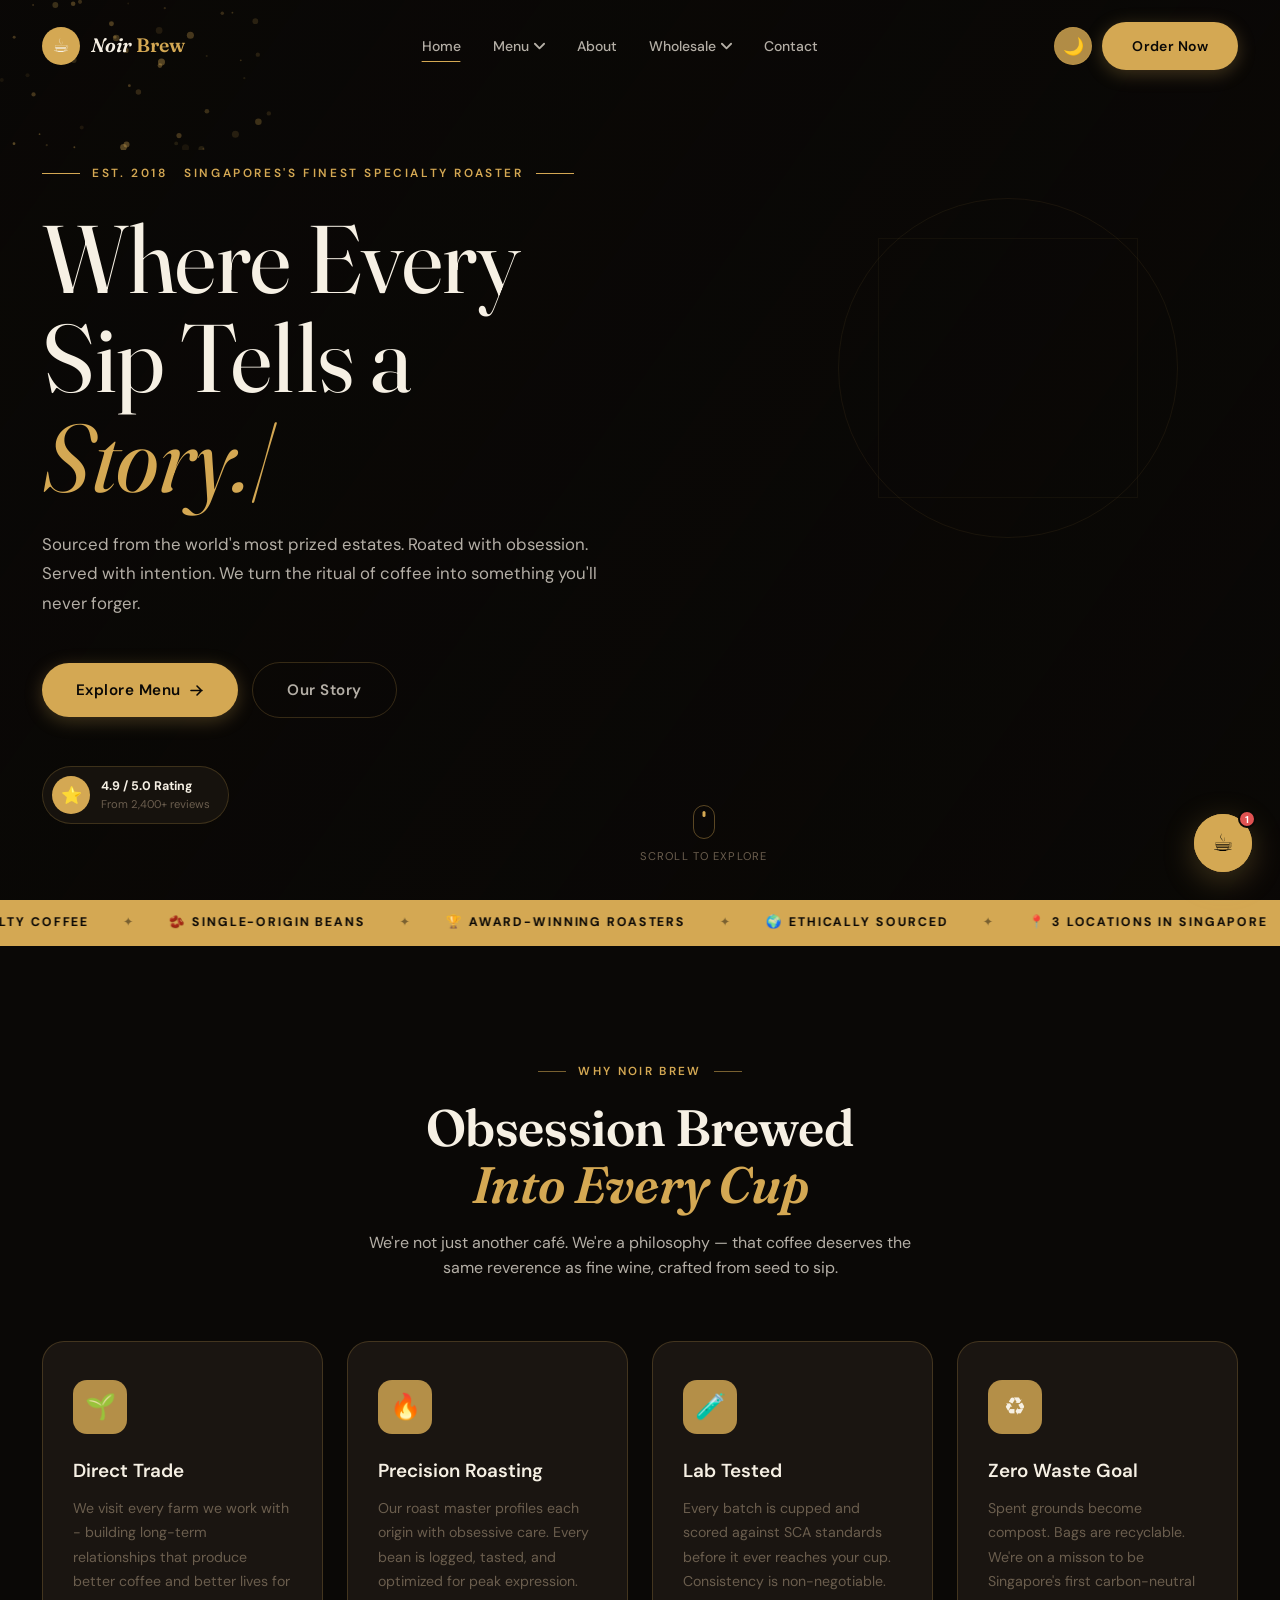
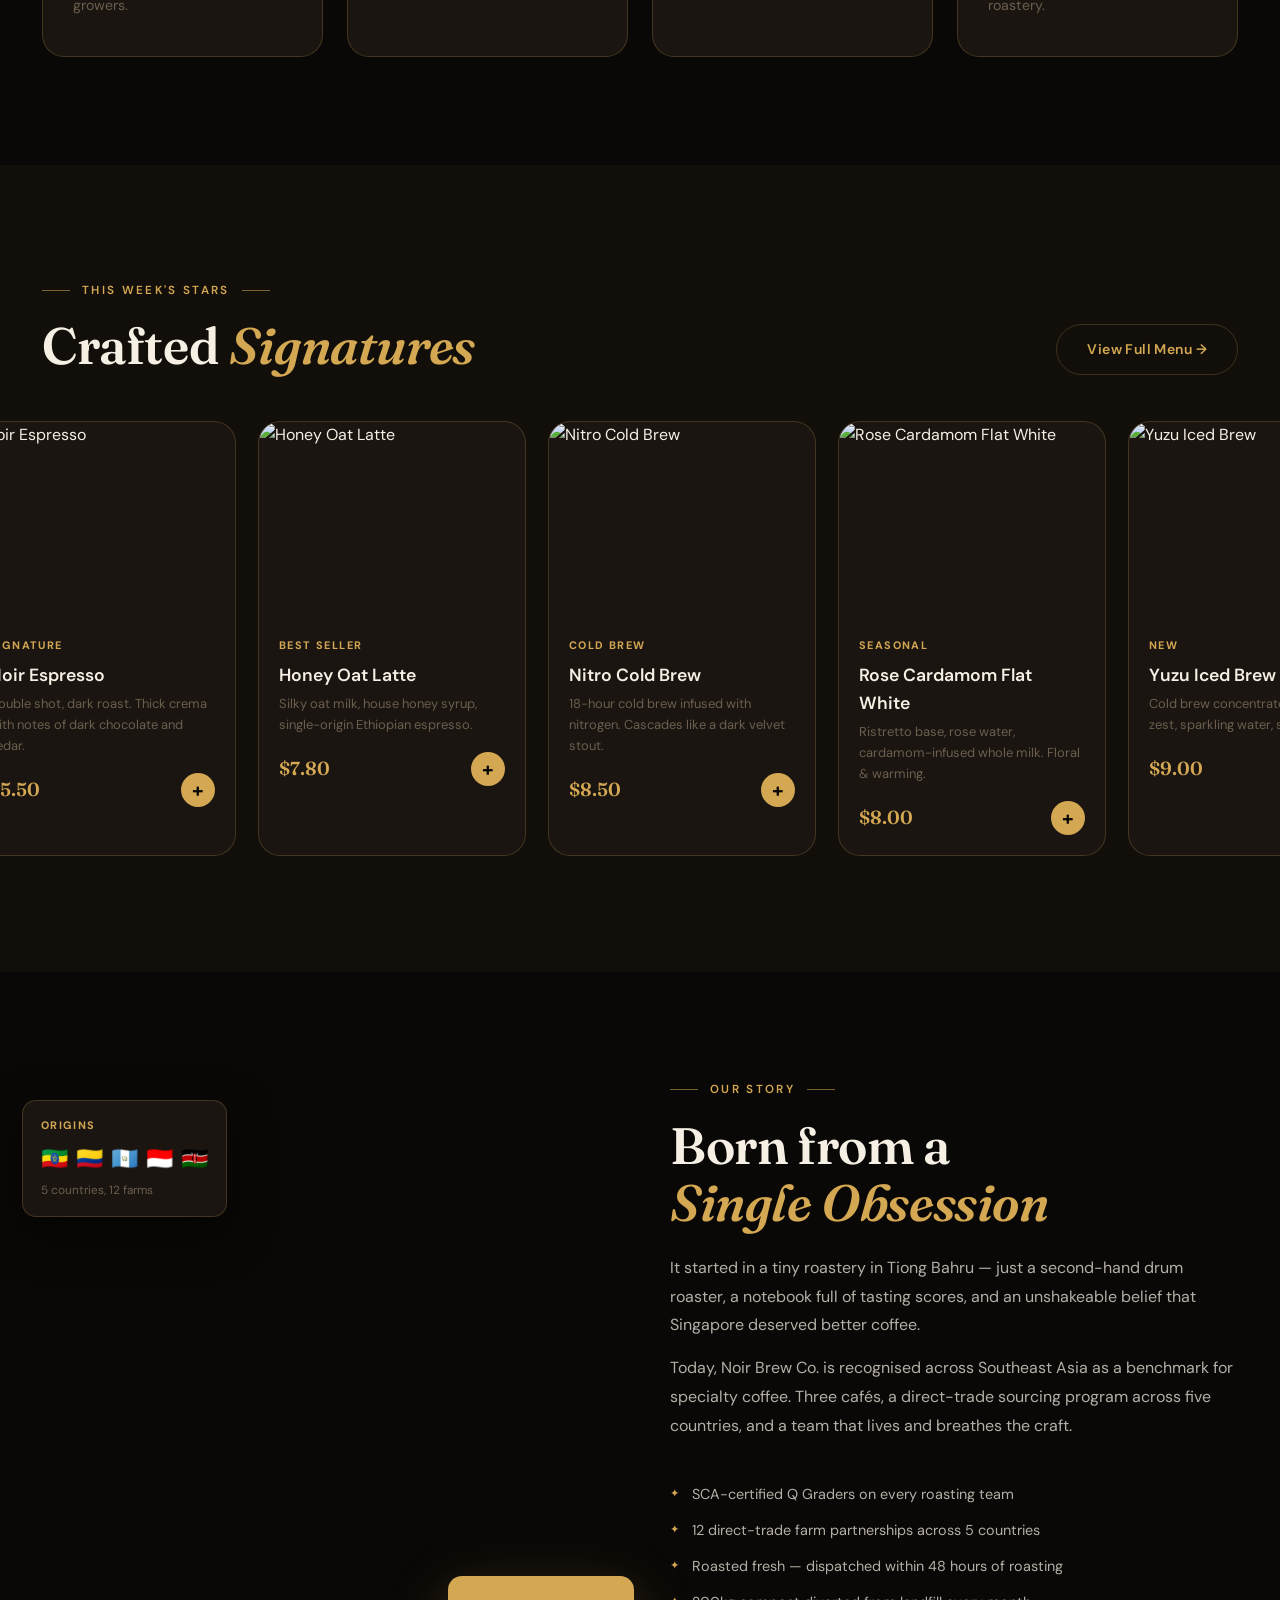
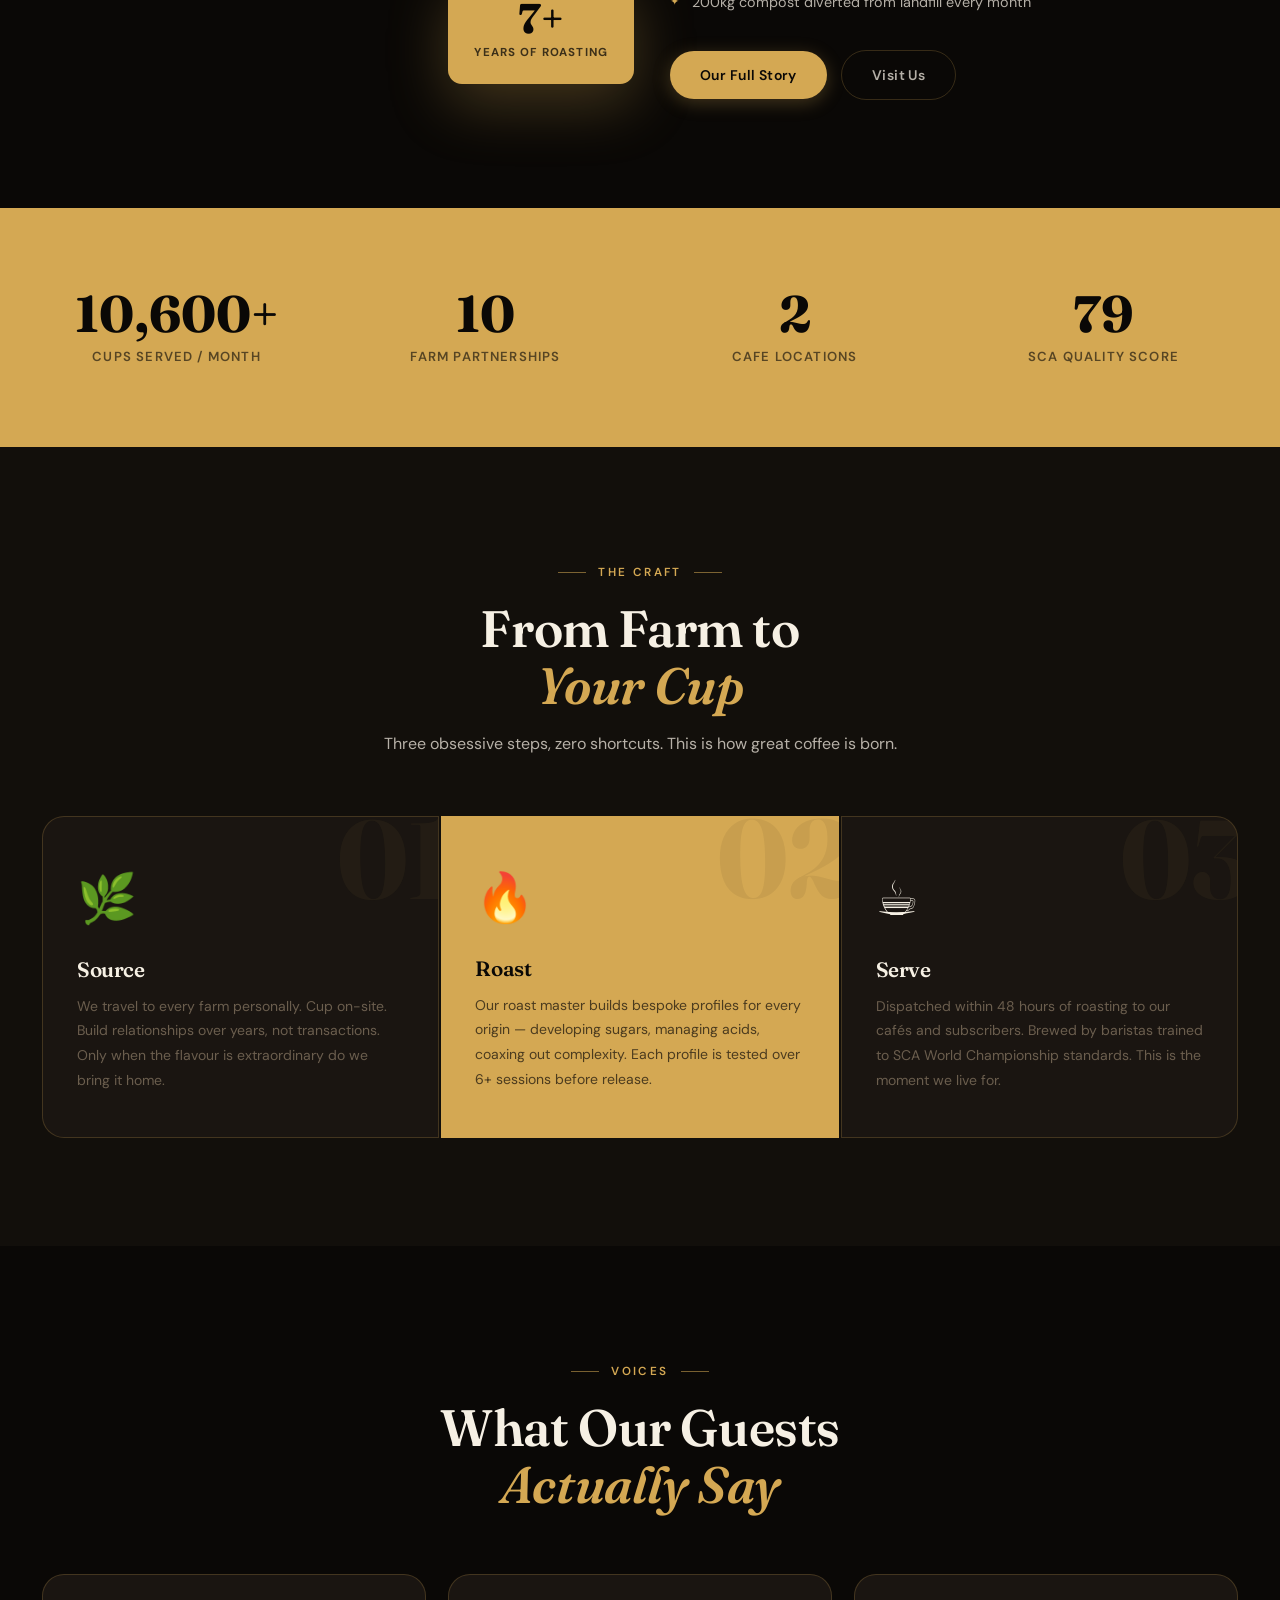
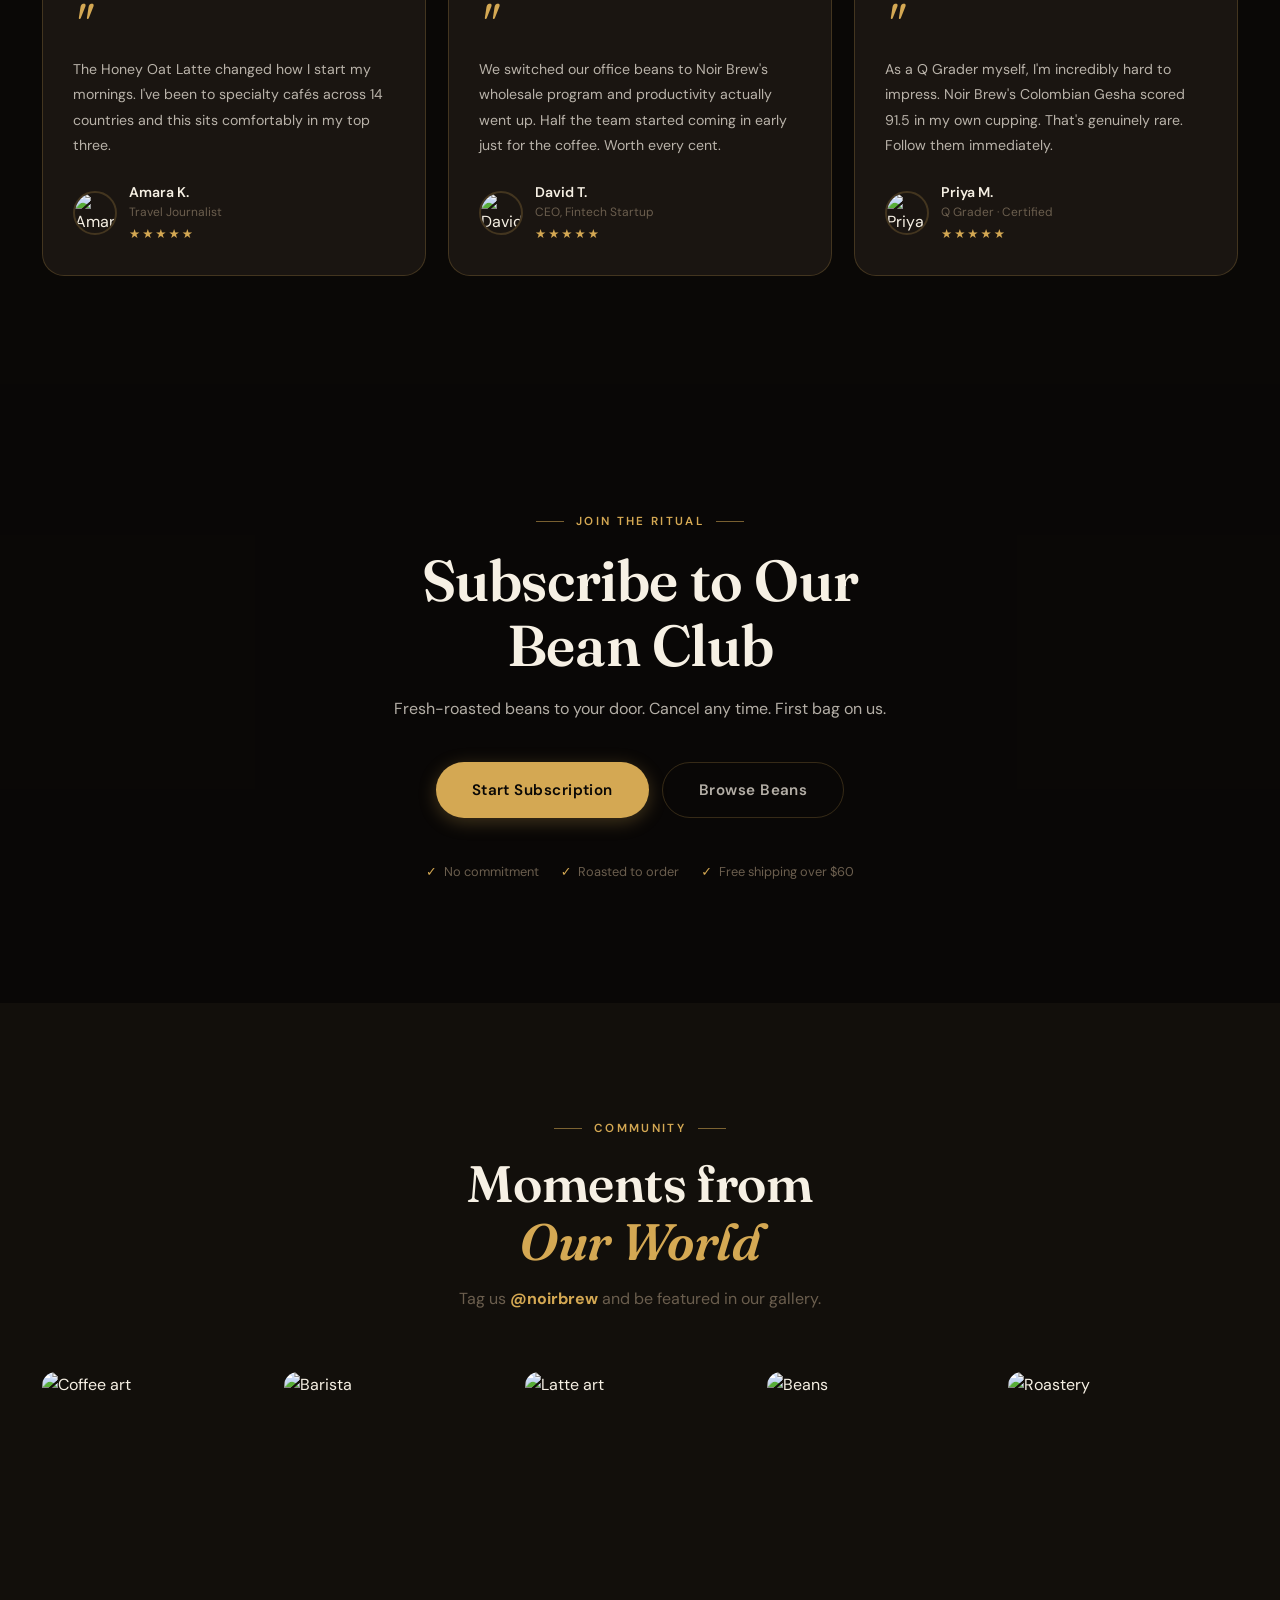
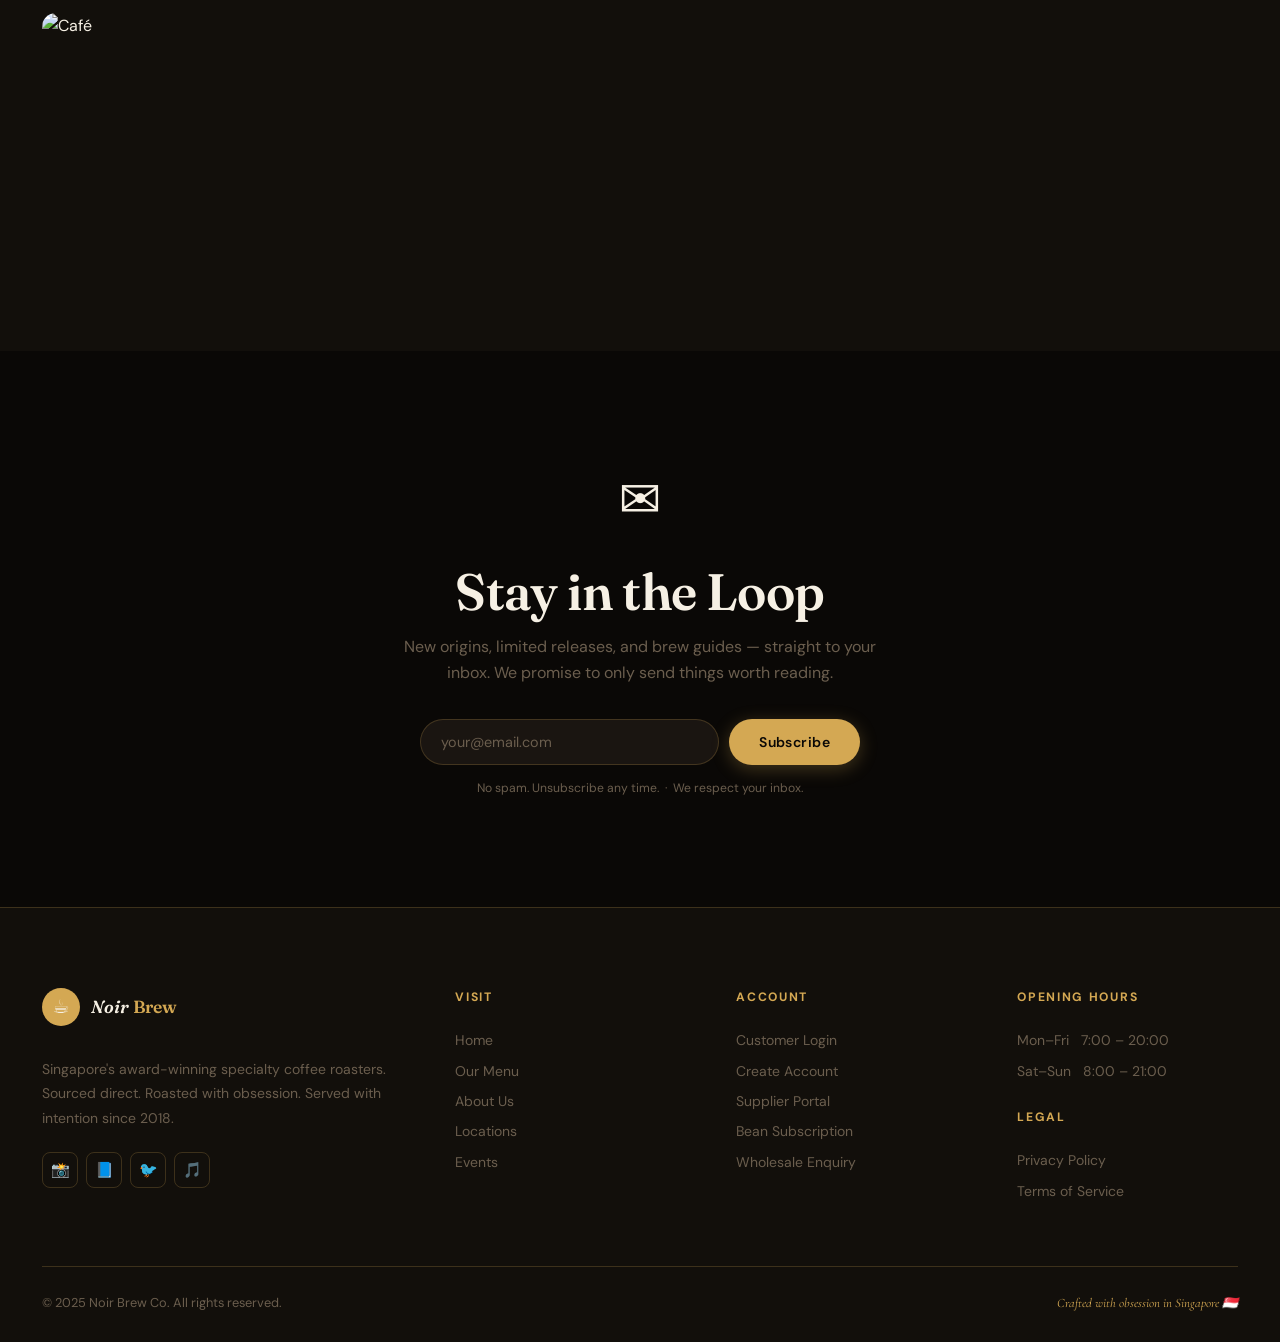
==== commit 3e26c2bc: "Update index.html" ====
--- a/index.html
+++ b/index.html
@@ -1909,6 +1909,14 @@
         hamburger.classList.add("open");
         mobMenu.classList.add("open");
         mobOverlay.classList.add("show");
+        document.body.style.overflow = "hidden";
+        hamburger.setAttribute("aria-expanded", "true");
+        mobMenu.setAttribute("aria-hidden", "false");
+      }
+      function closeMob() {
+        hamburger.classList.remove("open");
+        mobMenu.classList.remove("open");
+        mobOverlay.classList.remove("show");
         document.body.style.overflow = "";
         hamburger.setAttribute("aria-expanded", "false");
         mobMenu.setAttribute("aria-hidden", "true");
@@ -2106,6 +2114,272 @@
         { threshold: 0.4 },
       );
       statNums.forEach((el) => countObs.observe(el));
+
+      // GALLERY HOVER EFFECT
+      document.querySelectorAll(".gallery-item").forEach((item) => {
+        const img = item.querySelector(".gal-img");
+        const over = item.querySelector(".gal-over");
+        item.addEventListener("mouseenter", () => {
+          img.style.transform = "scale(1.07)";
+          over.style.background = "rgba(212,168,83,0.15)";
+        });
+        item.addEventListener("mouseleave", () => {
+          img.style.transform = "";
+          over.style.background = "rgba(10,8,6,0)";
+        });
+        item.addEventListener("click", () =>
+          addToast("📸 Follow @noirbrew on Instagram!", "info"),
+        );
+      });
+
+      // NEWSLETTER
+      function handleNewsletter(e) {
+        e.preventDefault();
+        const email = document.getElementById("emailInput").value.trim();
+        if (!email) return false;
+        addToast(`✅ ${email} subscribed — welcome!`, "ok");
+        document.getElementById("newsletterForm").reset();
+        return false;
+      }
+
+      // TOAST SYSTEM
+      function addToast(msg, type = "info") {
+        const wrap = document.getElementById("toastWrap");
+        const t = document.createElement("div");
+        t.className = `toast ${type}`;
+        t.textContent = msg;
+        wrap.appendChild(t);
+        setTimeout(() => {
+          t.style.opacity = "0";
+          t.style.transform = "translateY(14px)";
+          t.style.transition = "all .4s ease";
+          setTimeout(() => t.remove(), 420);
+        }, 3200);
+      }
+
+      // CHATBOT AI
+      const chatbotFab = document.getElementById("chatbotFab");
+      const chatPanel = document.getElementById("chatPanel");
+      const chatMsgs = document.getElementById("chatMsgs");
+      const chatInput = document.getElementById("chatInput");
+      const chatSend = document.getElementById("chatSend");
+      const fabBadge = document.getElementById("fabBadge");
+
+      // Knowledge base
+      const knowledge = {
+        menu: {
+          reply:
+            "We have 14 signature drinks including our Noir Espresso, Honey Oat Latte, Nitro Cold Brew, and seasonal specials. 🍃 <a href='menu.html' style='color:var(--c-gold)'>Browse full menu →</a>",
+          qr: ["Bestsellers?", "Cold brew options", "Food items"],
+        },
+        hours: {
+          reply:
+            "We're open Monday–Friday 7:00–20:00, and weekends 8:00–21:00 at all three locations! ☕",
+          qr: ["Where are you located?", "Can I book a table?"],
+        },
+        location: {
+          reply:
+            "We have three cafés in Singapore: <br>📍 <b>Tiong Bahru</b> (our flagship)<br>📍 <b>Dempsey Hill</b><br>📍 <b>Jewel Changi</b><br><br><a href='contact.html' style='color:var(--c-gold)'>Get directions →</a>",
+          qr: ["What are your hours?", "Do you deliver?"],
+        },
+        price: {
+          reply:
+            "Our drinks start at $5.00 for a Piccolo, up to $9.00 for specialties. Whole bean bags from $24 for 250g. <a href='menu.html' style='color:var(--c-gold)'>See all prices →</a>",
+          qr: ["What is your bestseller?", "Do you have subscriptions?"],
+        },
+        subscription: {
+          reply:
+            "Yes! Our Bean Club delivers fresh-roasted coffee to your door every 2 or 4 weeks. 🫘 First bag is on us — <a href='menu.html#beans' style='color:var(--c-gold)'>sign up here →</a>",
+          qr: ["How much?", "Can I customise?"],
+        },
+        bestSeller: {
+          reply:
+            "Our absolute crowd favourite is the **Honey Oat Latte** — Ethiopian espresso, oat milk, house honey syrup. Many guests order it daily! 🍯",
+          qr: ["How much is it?", "Can I order online?"],
+        },
+        supplier: {
+          reply:
+            "We'd love to partner with you! 🤝 Visit our Supplier Portal to register and submit your profile. <a href='supplier-login.html' style='color:var(--c-gold)'>Supplier Login →</a>",
+          qr: ["Minimum order?", "Contact details"],
+        },
+        beans: {
+          reply:
+            "We offer single-origin beans from Ethiopia, Colombia, Guatemala, Indonesia, and Kenya. Bags from 250g to 1kg. <a href='menu.html#beans' style='color:var(--c-gold)'>Shop beans →</a>",
+          qr: ["How are they roasted?", "Do you grind to order?"],
+        },
+        vegan: {
+          reply:
+            "Most of our menu is vegan-friendly! We offer oat milk, almond milk, and coconut milk at no extra charge. 🌱",
+          qr: ["Allergen info?", "Do you have food?"],
+        },
+        wifi: {
+          reply:
+            "Yes, all three locations have free high-speed WiFi. Great for remote work — we call it 'Brew & Work' mode. ☕💻",
+          qr: ["What are your hours?", "Where are you located?"],
+        },
+        default: {
+          reply:
+            "Great question! I'm your AI barista, and while I'm still learning, I'd recommend reaching out to us directly for specifics. 🤝 <a href='contact.html' style='color:var(--c-gold)'>Contact our team →</a>",
+          qr: ["Menu", "Locations", "Opening hours"],
+        },
+      };
+
+      function matchIntent(txt) {
+        const t = txt.toLowerCase();
+        if (/menu|drink|coffee|latte|espresso|brew|piccolo/.test(t))
+          return knowledge.menu;
+        if (/hour|open|close|time|when/.test(t)) return knowledge.hours;
+        if (/where|location|address|find|map|changi|tiong|dempsey/.test(t))
+          return knowledge.location;
+        if (/price|cost|how much|cheap|expensive/.test(t))
+          return knowledge.price;
+        if (/subscri|delivery|deliver|door|ship/.test(t))
+          return knowledge.subscription;
+        if (/best|popular|recommend|favourite|top/.test(t))
+          return knowledge.bestSeller;
+        if (/supplier|wholesale|partner|bulk/.test(t))
+          return knowledge.supplier;
+        if (/bean|origin|single|roast|bag/.test(t)) return knowledge.beans;
+        if (/vegan|milk|dairy|allerg|plant/.test(t)) return knowledge.vegan;
+        if (/wifi|internet|work|laptop/.test(t)) return knowledge.wifi;
+        return knowledge.default;
+      }
+
+      function appendMsg(text, type = "bot", withQR = null) {
+        const row = document.createElement("div");
+        row.className = `msg-row ${type}`;
+        const avt = document.createElement("div");
+        avt.className = `msg-avt ${type}`;
+        avt.textContent = type === "bot" ? "🤖" : "👤";
+        const bub = document.createElement("div");
+        bub.className = "msg-bubble";
+        bub.innerHTML = text;
+
+        const wrap = document.createElement("div");
+        wrap.style.maxWidth = "78%";
+        wrap.appendChild(bub);
+
+        if (withQR) {
+          const qrWrap = document.createElement("div");
+          qrWrap.className = "qr-wrap";
+          withQR.forEach((q) => {
+            const btn = document.createElement("button");
+            btn.className = "qr-btn";
+            btn.textContent = q;
+            btn.onclick = () => sendMsg(q);
+            qrWrap.appendChild(btn);
+          });
+          wrap.appendChild(qrWrap);
+        }
+
+        if (type === "bot") {
+          row.appendChild(avt);
+          row.appendChild(wrap);
+        } else {
+          row.appendChild(wrap);
+          row.appendChild(avt);
+        }
+        chatMsgs.appendChild(row);
+        chatMsgs.scrollTop = chatMsgs.scrollHeight;
+      }
+
+      function showTyping() {
+        const row = document.createElement("div");
+        row.className = "typing-row";
+        row.id = "typingRow";
+        const avt = document.createElement("div");
+        avt.className = "msg-avt bot";
+        avt.textContent = "🤖";
+        const dots = document.createElement("div");
+        dots.className = "typing-dots";
+        for (let i = 0; i < 3; i++) {
+          const d = document.createElement("div");
+          d.className = "dot";
+          dots.appendChild(d);
+        }
+        row.appendChild(avt);
+        row.appendChild(dots);
+        chatMsgs.appendChild(row);
+        chatMsgs.scrollTop = chatMsgs.scrollHeight;
+      }
+
+      function sendMsg(text) {
+        if (!text.trim()) return;
+        appendMsg(text, "user");
+        chatInput.value = "";
+        showTyping();
+        setTimeout(
+          () => {
+            const typing = document.getElementById("typingRow");
+            if (typing) typing.remove();
+            const match = matchIntent(text);
+            appendMsg(match.reply, "bot", match.qr);
+          },
+          800 + Math.random() * 600,
+        );
+      }
+
+      chatSend.addEventListener("click", () => sendMsg(chatInput.value));
+      chatInput.addEventListener("keydown", (e) => {
+        if (e.key === "Enter") sendMsg(chatInput.value);
+      });
+
+      chatbotFab.addEventListener("click", () => {
+        const isOpen = chatPanel.classList.contains("open");
+        if (isOpen) {
+          chatPanel.classList.remove("open");
+          chatbotFab.classList.remove("open");
+          chatPanel.setAttribute("aria-hidden", "true");
+          chatbotFab.setAttribute("aria-expanded", "false");
+        } else {
+          chatPanel.classList.add("open");
+          chatbotFab.classList.add("open");
+          chatPanel.setAttribute("aria-hidden", "false");
+          chatbotFab.setAttribute("aria-expanded", "true");
+          if (fabBadge) fabBadge.remove();
+          if (chatMsgs.children.length === 0) {
+            setTimeout(() => {
+              appendMsg(
+                "Hello! ☕ I'm your Noir Brew AI Barista. Ask me about our <b>menu</b>, <b>locations</b>, <b>opening hours</b>, or anything else!",
+                "bot",
+                [
+                  "Menu & drinks",
+                  "Our locations",
+                  "Opening hours",
+                  "Bean subscriptions",
+                ],
+              );
+            }, 350);
+          }
+        }
+      });
+
+      // NAVBAR ACTIVE LINK
+      (function setActiveLink() {
+        const path = window.location.pathname.split("/").pop() || "index.html";
+        document
+          .querySelectorAll(".nav-link:not(.dropdown-toggle)")
+          .forEach((link) => {
+            const href = link.getAttribute("href");
+            if (href && path === href) {
+              link.classList.add("active");
+            } else {
+              link.classList.remove("active");
+            }
+          });
+      })();
+
+      // PARALLAX HERO BG
+      window.addEventListener(
+        "scroll",
+        () => {
+          const scrolled = window.pageYOffset;
+          if (heroBg) {
+            heroBg.style.transform = `scale(1.05) translateY(${scrolled * 0.25}px)`;
+          }
+        },
+        { passive: true },
+      );
     </script>
   </body>
 </html>
